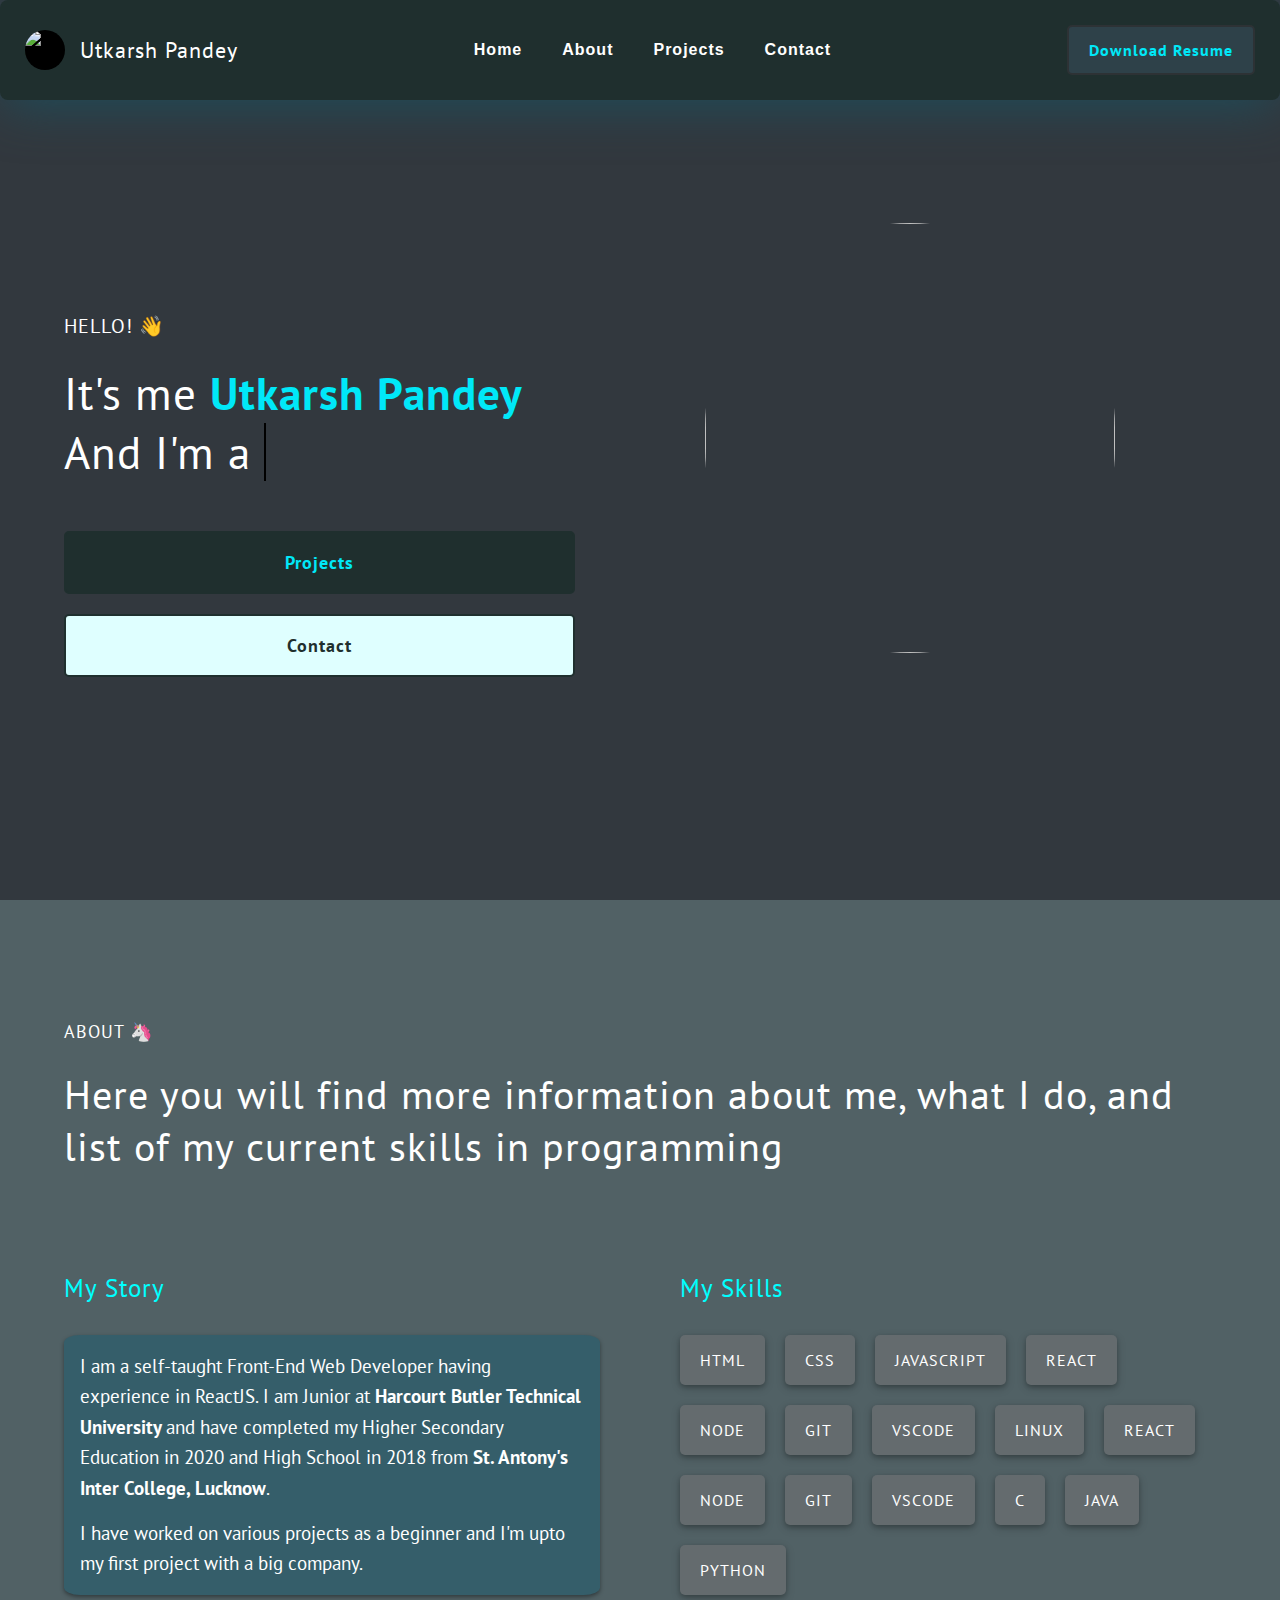
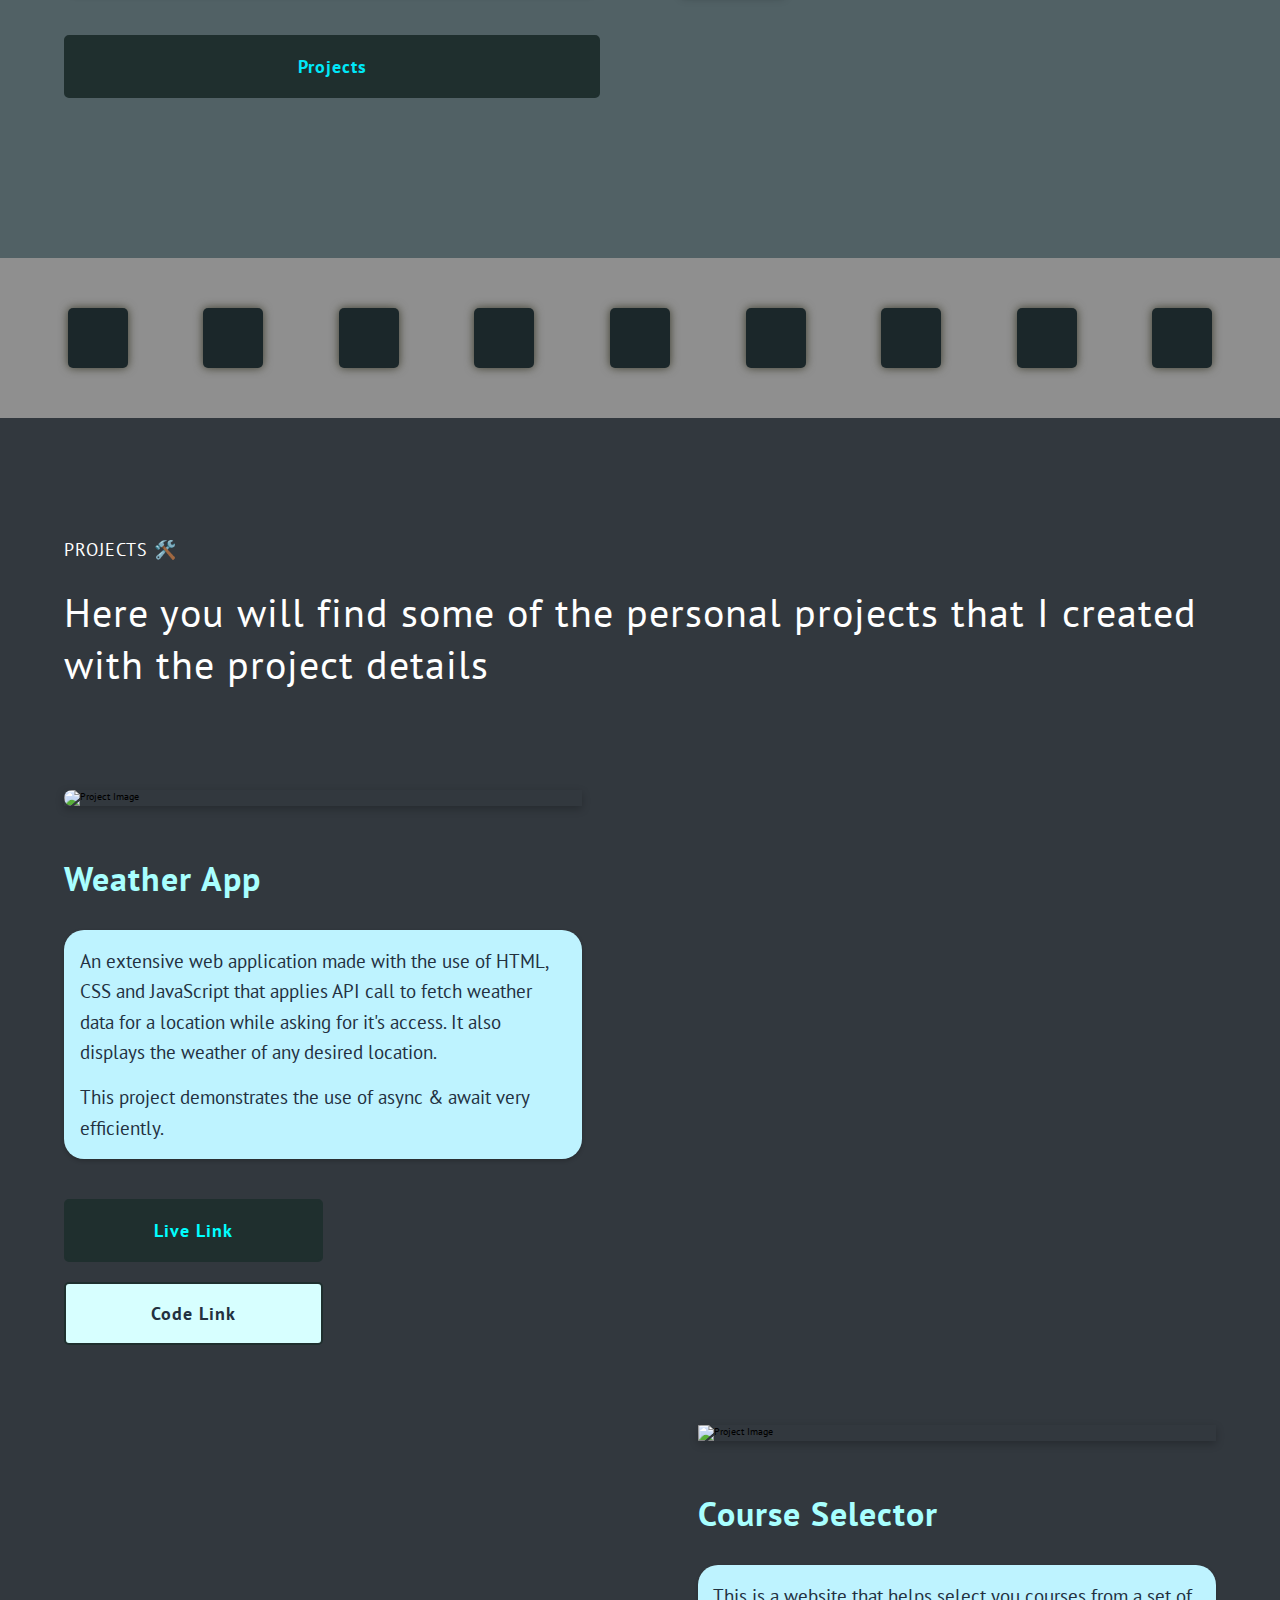
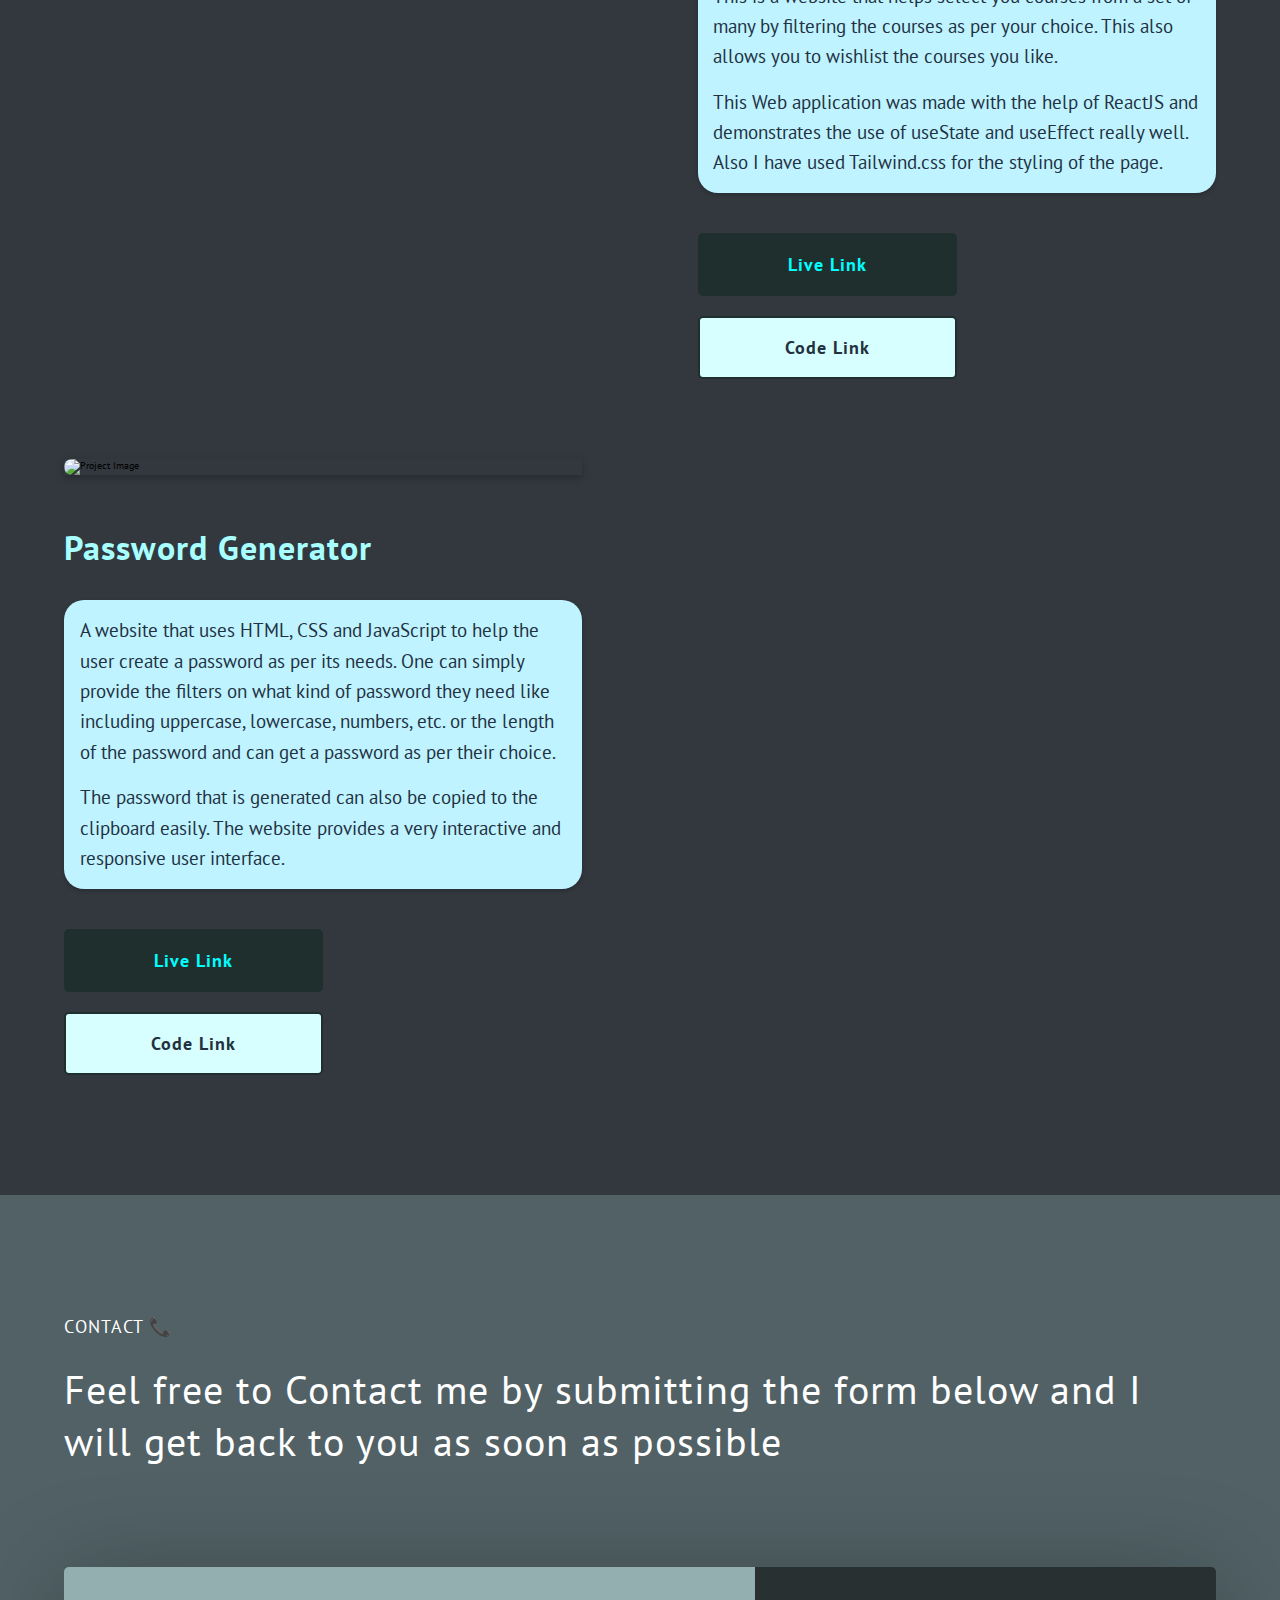
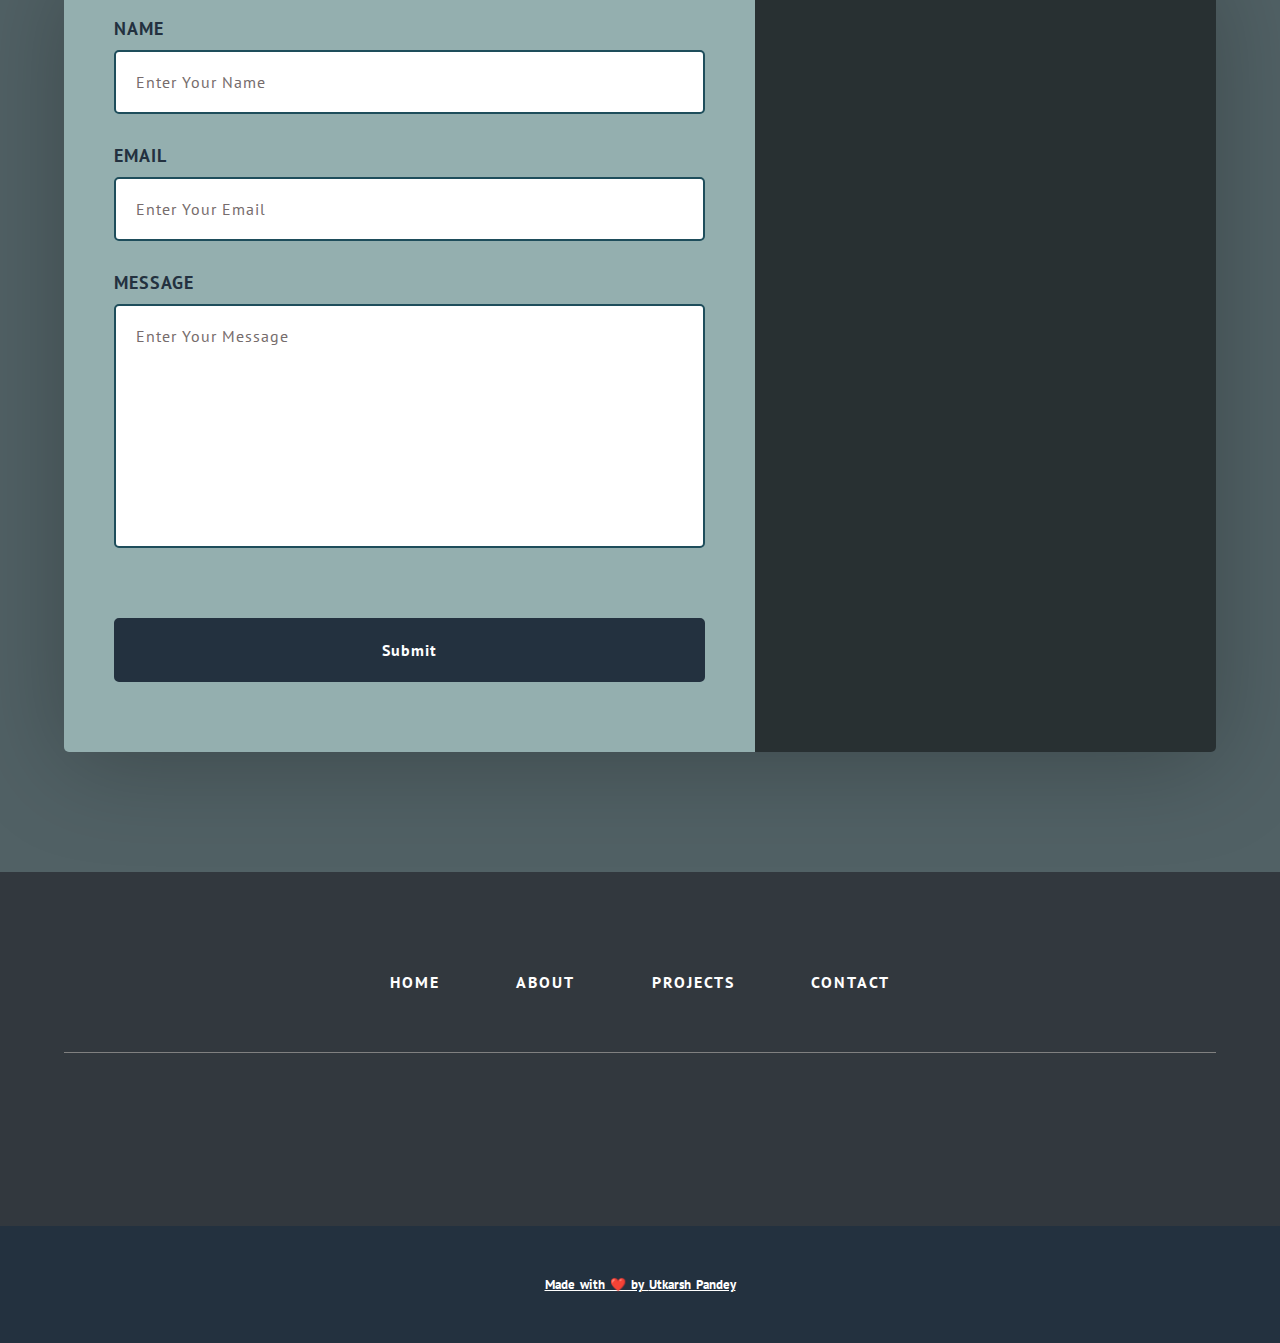
==== index.html @ 6c3313a7 "Added files including index.html" ====
<!DOCTYPE html>
<html lang="en">

<head>
  <meta charset="UTF-8" />
  <meta http-equiv="X-UA-Compatible" content="IE=edge" />
  <meta name="viewport" content="width=device-width, initial-scale=1.0" />
  <link rel="stylesheet" href="style2.css" />
  <link rel="preconnect" href="https://fonts.googleapis.com" />
  <link rel="preconnect" href="https://fonts.gstatic.com" crossorigin />
  <link href="https://fonts.googleapis.com/css2?family=PT+Sans:wght@400;700&display=swap" rel="stylesheet" />
  <link rel = "icon" href = 
  "assets/Pandey1.jpg" 
          type = "image/x-icon">
  <link rel="stylesheet" href="https://cdn.jsdelivr.net/gh/devicons/devicon@v2.14.0/devicon.min.css" />
  <title>Utkarsh Pandey - Software Developer</title>
  <meta name="description" content="Utkarsh Pandey- Software Developer" />
</head>

<body>
  <header class="main-header">
    <div class="main-header__logo-container">
      <div class="main-header__logo-img-cont">
        <img
          src="./assets/Pandey1.jpg"
          alt="logo Image" class="main-header__logo-img" />
      </div>
      <h4 class="main-header__logo-text">Utkarsh Pandey</h4>
    </div>
    <nav class="main-header__navigation">
      <ul class="main-header__navigation-links">
        <li class="main-header__navigation-link"><a href="./index.html"> Home </a></li>
        <li class="main-header__navigation-link"><a href="./index.html#about"> About </a></li>
        <li class="main-header__navigation-link">
          <a href="./index.html#projects"> Projects </a>
        </li>
        <li class="main-header__navigation-link"><a href="./index.html#contact" href=""> Contact </a></li>
      </ul>
    </nav>
    <div class="main-header__sm-scr-nav-btn">
      <div class="main-header__sm-scr-nav-btn-line"></div>
      <div class="main-header__sm-scr-nav-btn-line"></div>
    </div>
    <div class="main-header__sm-menu">
      <div class="main-header__sm-menu-close">
      </div>
      <ul class="main-header__sm-menu-links">
        <li>
          <a class="main-header__sm-menu-link main-header__sm-menu-link--1" name="home-hero">Home</a>
        </li>

        <li>
          <a class="main-header__sm-menu-link main-header__sm-menu-link--2" name="about">About</a>
        </li>
        <li>
          <a class="main-header__sm-menu-link main-header__sm-menu-link--3" name="projects">Projects</a>
        </li>
        <li>
          <a class="main-header__sm-menu-link main-header__sm-menu-link--4" name="contact">Contact</a>
        </li>
      </ul>
    </div>
    <a href="https://drive.google.com/file/d/1VJ8uNb0TcZitIbut7UB2JbIUk8fJuQ7G/view?usp=sharing"><button class="btn btn-theme btn-sm">Download Resume</button></a>
  </header>


  <section id="home-hero" class="home-hero">
    <div class="home-hero__content main_container">
      <div class="home-hero__info" style="padding-top: 9rem;">
        <h1 class="heading-primary home-hero__heading-primary">
          <span class="heading-primary__sm"> HELLO! 👋</span>
          <span class="text heading-primary__main container">
            It's me <span class="text">Utkarsh Pandey</span> <br/>
           And I'm a <span class="text sec-text">Web Developer</span>
          </span>
        </h1>
        <a href="./index.html#projects"><button class="btn btn-theme home-hero__btn-theme">Projects</button></a>
        <a href="./index.html#contact" class="span1"><button class="btn1 btn-inv1 home-hero__btn-theme1">Contact</button></a>
      </div>
      
      <div>
        <div class="circle-box">
        <img src="assets/Untitled.jpeg" style="height: 430px;width: 410px;border-radius: 300px;">
      </div>
      </div>
    </div>
  </section>
  <section id="about" class="about main-section">
    <div class="main-container">
      <h2 class="heading-secondary projects__heading-secondary">
        <span class="heading-secondary__sm"> ABOUT 🦄</span>
        <span class="heading-secondary__main">
          Here you will find more information about me, what I do, and list of my current skills in programming
      </h2>
      <div class="main-section__content">
        <div class="about__info">
          <div class="about__main-info">
            <h3 class="heading-quaternary about__heading-quaternary">
              My Story
            </h3>
            <p class="text-primary about__text-primary">
              <span>
                I am a self-taught Front-End Web Developer having experience in ReactJS.
                I am Junior at <strong>Harcourt Butler Technical University </strong>and have completed my Higher Secondary Education in 2020 and High School in 2018 
                from <strong>St. Antony's Inter College, Lucknow</strong>.
              </span>
              <span>
                I have worked on various projects as a beginner and I'm upto my first project with a big company.
              </span>
            </p>
            <button class="btn btn-theme about__btn-theme" ><a href="./index.html#projects">Projects</a></button>
          </div>
          <div class="about__skill-info">
            <h3 class="heading-quaternary about__heading-quaternary">
              My Skills
            </h3>
            <ul class="about__skills">
              <li class="about__skill">html</li>
              <li class="about__skill">css</li>
              <li class="about__skill">javascript</li>
              <li class="about__skill">react</li>
              <li class="about__skill">node</li>
              <li class="about__skill">git</li>
              <li class="about__skill">vscode</li>
              <li class="about__skill">linux</li>
              <li class="about__skill">react</li>
              <li class="about__skill">node</li>
              <li class="about__skill">git</li>
              <li class="about__skill">vscode</li>
              <li class="about__skill">C</li>
              <li class="about__skill">java</li>
              <li class="about__skill">python</li>
            </ul>
          </div>
        </div>
      </div>
    </div>
  </section>
  <section class="skills-showcase">
    <ul class="skills-showcase__list">
      <li class="skills-showcase__list-item">
        <i class="devicon-html5-plain"></i>
      </li>
      <li class="skills-showcase__list-item">
        <i class="devicon-css3-plain"></i>
      </li>
      <li class="skills-showcase__list-item">
        <i class="devicon-javascript-plain"></i>
      </li>
      <li class="skills-showcase__list-item">
        <i class="devicon-react-original"></i>
      </li>
      <li class="skills-showcase__list-item">
        <i class="devicon-java-plain"></i>
      </li>
      <li class="skills-showcase__list-item">
        <i class="devicon-nodejs-plain"></i>
      </li>
      <li class="skills-showcase__list-item">
        <i class="devicon-git-plain"></i>
      </li>

      <li class="skills-showcase__list-item">
        <i class="devicon-tailwindcss-original-wordmark"></i>
      </li>
      <li class="skills-showcase__list-item">
        <i class="devicon-python-plain"></i>
      </li>
    </ul>
  </section>
  <section id="projects" class="projects main-section">
    <div class="main-container">
      <h2 class="heading-secondary projects__heading-secondary">
        <span class="heading-secondary__sm"> PROJECTS 🛠️</span>
        <span class="heading-secondary__main">
          Here you will find some of the personal projects that I created with the project details
        </span>
      </h2>
      <div class="main-section__content">
        <div class="projects__list">
          <div class="projects__list-item">
            <div class="projects__list-item-count">
              <span class="projects__list-item-count-num"> 1 </span>
              <span class="projects__list-item-count-line"> </span>
              <span class="projects__list-item-count-end-dot"> </span>
            </div>
            <div class="projects__list-item-details">
              <div class="projects__list-item-img-cont">
                <img src="./assets/weather-app.jpg" alt="Project Image" class="projects__list-item-img" />
              </div>
              <h3 class="heading-tertiary projects__list-item-heading-tertiary">
                <strong>Weather App</strong> 
              </h3>

              <p class="text-primary projects__list-item-text-primary">
                <span>
                  An extensive web application made with the use of HTML, CSS and JavaScript that applies API call to fetch weather data for a location while asking for it's access. It also displays the weather of any desired location.  
                </span>
               
                <span>
                  This project demonstrates the use of async & await very efficiently.
                </span>
              </p>
              <a href="https://weather-app-pandey.netlify.app/"><button class="btn btn-theme projects__btn-theme">
                Live Link
              </button></a>
              <a href="https://github.com/codeup23/Weather-App"><button class="btn btn-inv projects__btn-inv">Code Link</button></a>
            </div>
          </div>

          <div class="projects__list-item projects__list-item--inv">
            <div class="projects__list-item-count">
              <span class="projects__list-item-count-num"> 3 </span>
              <span class="projects__list-item-count-line"> </span>
              <span class="projects__list-item-count-end-dot"> </span>
            </div>
            <div class="projects__list-item-details">
              <div class="projects__list-item-img-cont">
                <img src="./assets/course-selector.jpg" alt="Project Image" class="projects__list-item-img1" />
              </div>
              <h3 class="heading-tertiary projects__list-item-heading-tertiary">
                <strong>Course Selector</strong> 
              </h3>

              <p class="text-primary projects__list-item-text-primary">
                <span>
                  This is a website that helps select you courses from a set of many by filtering the courses as per your choice. This also allows you to wishlist the courses you like.
                </span>
                <span>
                  This Web application was made with the help of ReactJS and demonstrates the use of useState and useEffect really well. Also I have used Tailwind.css for the styling of the page.
                </span>
              </p>
              <a href="https://codeup23.github.io/course-selector/"><button class="btn btn-theme projects__btn-theme">
                Live Link
              </button></a>
              <a href="https://github.com/codeup23/course-selector"><button class="btn btn-inv projects__btn-inv" >Code Link</button></a>
            </div>
          </div>
          
          <div class="projects__list-item">
            <div class="projects__list-item-details">
              <div class="projects__list-item-img-cont">
                <img src="./assets/password-generator.jpg" alt="Project Image" class="projects__list-item-img" />
              </div>
              <h3 class="heading-tertiary projects__list-item-heading-tertiary">
                <strong>Password Generator</strong>
              </h3>

              <p class="text-primary projects__list-item-text-primary">
                <span>
                  A website that uses HTML, CSS and JavaScript to help the user create a password as per its needs. One can simply provide the filters on what kind of password they need like including uppercase, lowercase, numbers, etc. or the length of the password and can get a password as per their choice.
                </span>
               
                <span>
                  The password that is generated can also be copied to the clipboard easily. The website provides a very interactive and responsive user interface.
                </span>
              </p>
              <a href="https://codeup23.github.io/Password-Generator/"><button class="btn btn-theme projects__btn-theme">
                Live Link
              </button></a>
              <a href="https://github.com/codeup23/Password-Generator"><button class="btn btn-inv projects__btn-inv">Code Link</button></a>
            </div>
            <div class="projects__list-item-count">
              <span class="projects__list-item-count-num"> 4 </span>
              <span class="projects__list-item-count-line"> </span>
              <span class="projects__list-item-count-end-dot"> </span>
            </div>
          </div>
        </div>
      </div>
    </div>
  </section>
  <section id="contact" class="contact main-section">
    <div class="main-container">
      <h2 class="heading-secondary">
        <span class="heading-secondary__sm"> CONTACT 📞</span>
        <span class="heading-secondary__main">
          Feel free to Contact me by submitting the form below and I will get back to you as soon as possible
        </span>
      </h2>
      <div class="main-section__content">
        <div class="contact__form-cont">
          <form class="contact__form">
            <div class="contact__form-field">
              <label for="name" class="contact__form-field-label">Name</label>
              <input placeholder="Enter Your Name" type="text" class="contact__form-field-input" />
            </div>
            <div class="contact__form-field">
              <label for="name" class="contact__form-field-label">Email</label>
              <input placeholder="Enter Your Email" type="text" class="contact__form-field-input" />
            </div>
            <div class="contact__form-field">
              <label for="name" class="contact__form-field-label">Message</label>
              <textarea placeholder="Enter Your Message" name="message" id="" cols="30" rows="10"
                class="contact__form-field-input"></textarea>
            </div>
            <button type="submit" class="contact__form-submit">Submit</button>
          </form>
          <div class="contact__form-visual"></div>
        </div>
      </div>
    </div>
  </section>
  <footer class="main-footer">
    <div class="main-footer__upper">
      <div class="main-container">
        <ul class="main-footer__links">
          <li class="main-footer__link">
            <a href="./index.html">Home</a>
          </li>
          <li class="main-footer__link">
            <a href="./index.html#about">About</a>
          </li>
          <li class="main-footer__link">
            <a href="./index.html#projects">Projects</a>
          </li>
          <li class="main-footer__link">
            <a href="./index.html#contact">Contact</a>
          </li>
        </ul>
        <div class="main-footer__mid-line"></div>
        <div class="main-footer__socials">
          <a href="https://github.com/codeup23" class="main-footer__social-link">
            <img
              src="https://d33wubrfki0l68.cloudfront.net/5557d5a11584d7201a38ee1a95200f57a4cc0f88/15085/assets/png/github-ico.png"
              alt="" class="main-footer__social-link-icon" />
          </a>
          <a href="https://www.instagram.com/utkarsh_2302/" class="main-footer__social-link">
            <img src="./assets/icons8-instagram-48.png" alt="" class="main-footer__social-link-icon" />
          </a>
          <a href="https://twitter.com/Utkarshhhhhh_" class="main-footer__social-link">
            <img src="./assets/icons8-twitter-50.png" alt="" class="main-footer__social-link-icon" />
          </a>
          <a href="https://www.linkedin.com/in/utkarsh-pandey0223/" class="main-footer__social-link">
            <img
              src="https://d33wubrfki0l68.cloudfront.net/7f29579dde49e02480372aa49f7189c5536b0118/34b92/assets/png/linkedin-ico.png"
              alt="" class="main-footer__social-link-icon" />
          </a>
        </div>
      </div>
    </div>
    <div class="main-footer__bottom">
      <div class="main-container">
        <p class="main-footer__bottom-txt">
          <a target="_blank" href="">Made with ❤️ by
          <a target="_blank" href="">Utkarsh Pandey</a>
        </p>
      </div>
    </div>
  </footer>
  <script src="./script.js"></script>
</body>

</html>
---- style2.css ----
* {
    margin: 0;
    padding: 0;
    box-sizing: border-box;
    font-family: inherit;
  }
  
  :root {
    --themeColor: 0, 0, 0;
  }
  
  html {
    font-size: 62.5%;
    scroll-behavior: smooth;
    background-color: #32383e;
  
  }
  
  @media (max-width: 1200px) {
    html {
      font-size: 60%;
    }
  }
  
  @media (max-width: 900px) {
    html {
      font-size: 58%;
    }
  }
  
  @media (max-width: 600px) {
    html {
      font-size: 56%;
    }
  }
  
  body {
    font-family: "PT Sans", sans-serif;
  }
  
  ul {
    list-style: none;
  }
  
  a {
    text-decoration: none;
    color: inherit;
    color: var(--themeColor);
  }
  
  /* Utils */
  
  .btn {
    font-family: inherit;
    letter-spacing: 1px;
    font-weight: 700;
    border: none;
    box-shadow: none;
    cursor: pointer;
    padding: 1.8rem 4rem;
    font-size: 1.8rem;
    border-radius: 5px;
    border: 2px solid #1F2F2E;;
  }
  .btn1 {
    font-family: inherit;
    letter-spacing: 1px;
    font-weight: 700;
    border: none;
    box-shadow: none;
    cursor: pointer;
    padding: 1.8rem 4rem;
    font-size: 1.8rem;
    border-radius: 5px;
    border: 2px solid rgba(var(--themeColor), 1);
  }
  
  @media (max-width: 37.5em) {
    .btn {
      padding: 2rem 4rem;
    }
  }
  
  .btn-theme {
    background: rgba(var(--themeColor), 1);
    color: #00E8F8;
    box-shadow: 0 5px 15px 0 rgb(0,0,0,0.3s);
  }
  
  .btn-inv {
    color: rgba(var(--themeColor), 1);
    background: #fff;
  }
  .btn-inv1 {
    color: rgba(var(--themeColor), 1);
    background: #fff;
  }
  
  .btn-sm {
    padding: 1.3rem 2rem;
    font-size: 1.6rem;
    border: 2px solid rgb(45 50 53);
    background-color: rgb(46 65 73);
    transition: color 0.3s linear;
  }
  .btn-sm:hover{
    transition-property: all;
    transform-origin: 10%;
    border: 2px solid #00E8F8;
    z-index: -1;
    color: rgb(45 50 53);
    animation-fill-mode: both;
    background-color: #00E8F8;
    box-shadow: 0 0 5px #00E8F8;
  }
  
  .main-container {
    max-width: 120rem;
    margin: auto;
    width: 90%;
  }
  
  .main-section {
    padding: 12rem 0;
  }
  
  .main-section__content {
    margin-top: 10rem;
  }
  
  @media (max-width: 37.5em) {
    .main-section {
      padding: 10rem 0;
    }
  
    .main-section__content {
      margin-top: 9rem;
    }
  }
  
  .heading-primary {
    font-size: 4.5rem;
    letter-spacing: 1px;
    line-height: 1.3;
    color: #fff;
    font-weight: 400;
  }
  
  @media (max-width: 37.5em) {
    .heading-primary {
      font-size: 4rem;
    }
  }
  
  .heading-primary__sm {
    font-size: 2rem;
    display: block;
    margin-bottom: 2.5rem;
  }
  
  .heading-secondary {
    font-size: 4rem;
    letter-spacing: 1px;
    line-height: 1.3;
    color: #fff;
    font-weight: 400;
  }
  
  .heading-secondary__sm {
    font-size: 1.8rem;
    display: block;
    margin-bottom: 2.5rem;
  }
  
  .heading-tertiary {
    font-size: 3.4rem;
    letter-spacing: 1px;
    line-height: 1.3;
    color: #a8ffff;
    font-weight: 400;
  }
  
  .heading-quaternary {
    font-size: 2.5rem;
    letter-spacing: 1px;
    line-height: 1.3;
    color: #00ffff;
    font-weight: 400;
  }
  
  @media (max-width: 37.5em) {
    .heading-secondary {
      font-size: 3.7rem;
    }
  
    .heading-tertiary {
      font-size: 3rem;
    }
  }
  
  .text-primary {
    font-size: 1.9rem;
    color: #23313f;
    line-height: 1.6;
  }
  
  .text-primary span {
    margin-bottom: 1.5rem;
    display: block;
  }
  
  .text-primary span:last-child {
    margin-bottom: 0;
  }
  
  /* Animation ( Keyframes ) */
  
  @keyframes downToUp {
    0% {
      opacity: 0;
      transform: translateY(50px);
    }
  
    100% {
      opacity: 1;
      transform: translateY(0);
    }
  }
  
  /* Main Header Stylings */
  
  .main-header {
    display: flex;
    justify-content: space-between;
    align-items: center;
    padding: 2.5rem;
    position: absolute;
    top: 0;
    left: 0;
    width: 100%;
    box-shadow: 0 10px 50px -5px #1e4d5b;
    z-index: 1000;
    background: #1F2F2E;
    border-radius: 8px;
  }
  
  .main-header__logo-container {
    display: flex;
    align-items: center;
    cursor: pointer;
  }
  
  .main-header__logo-img-cont {
    margin-right: 1.5rem;
    width: 4rem;
    height: 4rem;
    overflow: hidden;
    border-radius: 10rem;
    background: rgba(var(--themeColor), 1);
  }
  
  .main-header__sm-scr-nav-btn {
    padding: 1rem 1rem;
    display: none;
    cursor: pointer;
  }
  
  @media (max-width: 37.5em) {
    .main-header__sm-scr-nav-btn {
      display: block;
    }
  }
  
  .main-header__sm-scr-nav-btn-line {
    height: 1px;
    background: #000;
    width: 3rem;
    border-radius: 50px;
  }
  
  .main-header__sm-menu {
    background: #fff;
    position: fixed;
    top: 0;
    left: 0;
    width: 100%;
    height: 100%;
    min-height: 40rem;
    transform: translateX(-100%);
    transition: transform 0.5s;
    display: flex;
    align-items: center;
    justify-content: center;
  }
  
  .main-header__sm-menu-close {
    position: absolute;
    top: 3.3rem;
    right: 2.5rem;
    width: 3rem;
    height: 3rem;
  }
  
  .main-header__sm-menu-close:before,
  .main-header__sm-menu-close:after {
    position: absolute;
    content: " ";
    height: 3rem;
    width: 1px;
    left: 50%;
    transform: translateX(-50%);
    background-color: #000;
  }
  
  .main-header__sm-menu-close:before {
    transform: rotate(45deg);
  }
  
  .main-header__sm-menu-close:after {
    transform: rotate(-45deg);
  }
  
  .main-header__sm-menu--active {
    transform: translateX(0);
  }
  
  .main-header__sm-menu-links {
    width: 90%;
  }
  
  .main-header__sm-menu-link {
    opacity: 0;
    transform: translateY(50px);
    transition: opacity 0.3s, transform 0.3s;
    font-size: 2.5rem;
    text-align: center;
    display: block;
    padding: 3rem;
    color: #555;
  }
  
  /* @keyframes smMenuLinkStartAnimation {
      0% {
        transform: translateY(50px);
        opacity: 0;
      }
      100% {
        transform: translateY(0);
        opacity: 1;
      }
    }
    
    @keyframes smMenuLinkEndAnimation {
      0% {
        transform: translateY(0);
        opacity: 1;
      }
      100% {
        transform: translateY(50px);
        opacity: 0;
      }
    } */
  
  .main-header__sm-scr-nav-btn-line:first-child {
    margin-bottom: 8px;
  }
  
  @media (max-width: 37.5em) {
    .main-header {
      padding: 2.3rem 1.5rem;
    }
  
    .main-header__logo-img-cont {
      margin-right: 1rem;
    }
  }
  
  .main-header__logo-img {
    width: 100%;
    height: 100%;
    object-fit: cover;
  }
  
  .main-header__logo-text {
    font-size: 2.2rem;
    letter-spacing: 1px;
    color: #fff;
    font-weight: 400;
  }
  
  .main-header__navigation-links {
    display: flex;
    align-items: center;
  }
  
  .main-header__navigation-link {
    padding: 1.3rem 2rem;
    font-size: 1.6rem;
    letter-spacing: 1px;
    color: #fff;
    font-family: 'Poppins', sans-serif;
    font-weight: 750;
    font-style: bold;
    transition: color 0.2s ease-in-out;
  }
  .main-header__navigation-link:hover{
  /*   padding: 1.3rem 2rem;
    font-size: 1.6rem;
    letter-spacing: 1px; */
    transition-property: all;
    color: #00E8F8;
    text-shadow: 0 0 10px #00E8F8;
  /*   font-weight: 400; */
  }
  
  @media (max-width: 56.25em) {
    .main-header__navigation-link {
      padding: 1.3rem 1.5rem;
    }
  }
  
  @media (max-width: 37.5em) {
    .main-header__navigation-links {
      display: none;
    }
  }
  
  /* Hero Section Stylings */
  
  .home-hero {
    display: flex;
    flex-direction: column;
    height: 100vh;
    min-height: 80rem;
    max-height: 120rem;
  }
  
  .home-hero__content {
    max-width: 120rem;
    margin: auto;
    width: 90%;
  
    animation: downToUp 0.8s;
  }
  
  @media (max-width: 37.5em) {
    .home-hero {
      height: unset;
      min-height: unset;
      max-height: unset;
    }
  
    .home-hero__content {
      margin: 0 auto;
      padding: 15rem 0 10rem 0;
    }
  }
  
  .home-hero__heading-primary {
    margin-bottom: 5rem;
  }
  
  .home-hero__btn-theme {
    width: 100%;
    margin-right: 2rem;
    margin-bottom: 2rem;
    background-color: #1F2F2E;
    transition: color 0.3s linear;
  }
  .home-hero__btn-theme:hover {
    transition-property: all;
    transform-origin: 10%;
    margin-right: 2rem;
    background-color: rgb(60, 4, 60);
    z-index: -1;
    width: 100%;
    border: 2px solid #00E8F8;
    background-color: #00E8F8;
    animation-fill-mode: both;
    color: #1F2F2E;
    box-shadow: 0px 0px 10px  #00E8F8, 0px 0px 5px  #00E8F8;
  }
  .home-hero__btn-theme1 {
    font-family: inherit;
    letter-spacing: 1px;
    font-weight: 700;
    border: none;
    width: 100%;
    box-shadow: none;
    cursor: pointer;
    padding: 1.8rem 4rem;
    font-size: 1.8rem;
    border-radius: 5px;
    border: 2px solid #1F2F2E;
    color: #1F2F2E;
    background: #fff;
    margin-right: 2rem;
    animation: forwards;
    background-color: #dfffff;
    transition: color 0.3s linear;
  }
  .home-hero__btn-theme1:hover
  {
    transition-property: all;
    transform-origin: 10%;
    width: 100%;
    border: 2px solid #00E8F8;
    z-index: -1;
    color: #1F2F2E;
    animation-fill-mode: both;
    background-color: #00E8F8;
    box-shadow: 0px 0px 10px  #00E8F8, 0px 0px 5px  #00E8F8;
  }
  .main_container {
    display: grid;
    grid-template-columns: 1fr 1fr;
    grid-gap: 13rem;
  }
  
  @media (max-width: 37.5em) {
    .main_container {
      grid-template-columns: 1fr;
      grid-gap: 6rem;
    }
  }
  
  .container {
    width: 246px;
    overflow: hidden;
  }
  .container .text {
    position: relative;
    color: #00E8F8;
    font-weight: 600;
  }
  
  .container .text.first-text {
    color: #fff;
  }
  .text.sec-text:before {
    content: "";
    position: absolute;
    top: 0;
    left: 0;
    height: 100%;
    width: 100%;
    background-color: #32383e;
    border-left: 2px solid #000;
    animation: animate 4s steps(12) infinite;
  }
  @keyframes animate {
    40%,
    60% {
      left: calc(100% + 4px);
    }
    100% {
      left: 0%;
    }
  }
  @media (max-width: 37.5em) {
    .home-hero__heading-primary {
      margin-bottom: 4.5rem;
    }
  
    .home-hero__btn-theme,
    .home-hero__btn-inv {
      width: 100%;
    }
  
    .home-hero__btn-theme {
      margin: 0 0 2rem 0;
    }
  }
  /* .circle-box
  {
    position: absolute;
    height: 380px;
    width: 380px;
    background-color:rgb(0, 195, 255);
    border-radius: 50%;
    z-index: -1;
    right: 300px;
    top: 225px;
  } */
  /* About */
  .about {
    background: rgb(81 97 101);
  }
  
  .about__info {
    display: grid;
    grid-template-columns: 1fr 1fr;
    grid-gap: 8rem;
    grid-column: auto;
    grid-row: inherit;
  }
  .image-container {
    width: 380px;
    display: flex;
    justify-content: center;
    aspect-ratio: 1;
    background-color: #000;
    border-radius: 50%;
  }
  @media (max-width: 37.5em) {
    .about__info {
      grid-template-columns: 1fr;
      grid-gap: 6rem;
    }
  
    .about__btn-theme {
      width: 100%;
      color: #1f2f2e;
      background-color: rgb(149 199 210);
      transition: color 0.3s linear;
    }
    .about__btn-theme:hover
  {
    transition-property: all;
    transform-origin: 10%;
    width: 100%;
    border: 2px solid #00e8f8;
    z-index: -1;
    color: #1f2f2e;
    animation-fill-mode: both;
    background-color: #00e8f8;
  }
  }
  .about__btn-theme {
    width: 100%;
    color: #00e8f8;
    background-color: #1f2f2e;
    transition: color 0.3s linear;
  }
  .about__btn-theme:hover
  {
  transition-property: all;
  transform-origin: 10%;
  width: 100%;
  border: 2px solid #00e8f8;
  z-index: -1;
  color: #1f2f2e;
  animation-fill-mode: both;
  background-color: #00e8f8;
    box-shadow: 0 0 10px #00e8f8;
  }
  .about__heading-quaternary {
    margin-bottom: 3rem;
  }
  
  .about__main-info {
    margin-bottom: 4rem;
  }
  
  .about__text-primary {
    margin-left: 0;
    margin-bottom: 4rem;
    display: flex;
    flex-wrap: wrap;
    background-color: rgb(53 94 106);
    border-radius: 3%;
    box-shadow: 0 2px 4px rgba(0,0,0,0.4);
    color: #fff;
    padding: 3%;
    transition: color 0.3s linear;
  }
.about__text-primary:hover {
  transition-property: all;
    box-shadow:0 0 10px #1f2f2e;
  }
  
  .about__info-heading {
    margin-bottom: 3rem;
    color: #555;
  }
  
  .about__skills {
    display: flex;
    flex-wrap: wrap;
  }
  
  .about__skill {
    font-size: 1.6rem;
    text-transform: uppercase;
    letter-spacing: 1px;
    padding: 1.5rem 2rem;
    margin-right: 2rem;
    margin-bottom: 2rem;
    box-shadow: 0 2px 4px 0 rgba(0, 0, 0, 0.2), 0 3px 10px 0 rgba(0, 0, 0, 0.19);
    background: #646b6e;
    color: #fff;
    border-radius: 5px;
    font-weight: 500;
  }
  
  /* Skills Showcase */
  
  .skills-showcase {
    background: #8f8f8f;
    padding: 5rem 3rem;
    
  }
  
  .skills-showcase__list {
    display: flex;
    justify-content: space-around;
  }
  
  .skills-showcase__list-item {
    padding: 3rem;
    border-radius: 5px;
    background: #e4d8d5;
    mix-blend-mode:none;
    filter:invert(100%);
    box-shadow:#c4c4d4 0 0 10px;
    transition: color 0.3s ease-in-out;
  }
.skills-showcase__list-item:hover {
    transition-property:all;
    background: #d8d8d8;
    box-shadow: #ff0000 0px 0px 10px 0px;
  }
  
  .skills-showcase__list-item i {
    color: #2b2121;
    font-size: 5rem;
  transition: color 0.3s ease-in-out;
  }
.skills-showcase__list-item i:hover {
      transition-property:all;
   color: #ff0000;
  }
  
  @media (max-width: 75em) {
    .skills-showcase__list-item {
      padding: 1.5rem;
      border-radius: 5px;
      background: #92999c;
    }
  
    .skills-showcase__list-item i {
      font-size: 5rem;
    }
  }
  
  @media (max-width: 56.25em) {
    .skills-showcase {
      padding: 5rem;
    }
  
    .skills-showcase__list {
      display: grid;
      grid-template-columns: repeat(4, 1fr);
      grid-gap: 5rem;
    }
  
    .skills-showcase__list-item {
      text-align: center;
    }
  }
  
  @media (max-width: 37.5em) {
    .skills-showcase {
      padding: 4rem;
    }
  
    .skills-showcase__list {
      grid-template-columns: repeat(3, 1fr);
      grid-gap: 4rem;
    }
  }
  
  @media (max-width: 21.875em) {
    .skills-showcase__list-item i {
      font-size: 4rem;
    }
  }
  
  /* projects */
  
  .projects__list-item {
    display: grid;
    grid-template-columns: 45%;
    grid-gap: 4rem;
    margin-bottom: 8rem;
  }
  
  .projects__list-item--inv {
    justify-content: flex-end;
  }
  .glass {
    background: linear-gradient(
      135deg,
      rgba(255, 255, 255, 0.1),
      rgba(255, 255, 255, 0)
    );
    backdrop-filter: blur(10px);
    -webkit-backdrop-filter: blur(10px);
    border-radius: 20px;
    border: 1px solid rgba(255, 255, 255, 0.18);
    box-shadow: 0 8px 32px 0 rgba(0, 0, 0, 0.37);
  }
  @media (max-width: 75em) {
    .projects__list-item {
      grid-template-columns: 60%;
    }
  }
  
  @media (max-width: 56.25em) {
    .projects__list-item {
      grid-template-columns: 100%;
    }
  }
  
  .projects__list-item:last-child {
    margin-bottom: 0;
  }
  
  .projects__list-item-count {
    display: flex;
    flex-direction: column;
    align-items: center;
    max-height: 30rem;
    display: none;
  }
  
  .projects__list-item-count-num {
    font-size: 2rem;
    font-weight: 700;
    width: 5rem;
    height: 5rem;
    color: #fff;
    background: #000;
    display: block;
    display: flex;
    align-items: center;
    justify-content: center;
    border-radius: 50px;
  }
  
  .projects__list-item-count-line {
    flex-grow: 1;
    width: 2px;
    background: #000;
    border-radius: 50px;
  }
  
  .projects__list-item-count-end-dot {
    width: 1rem;
    height: 1rem;
    border-radius: 50px;
    background: #000;
  }
  
  .projects__list-item--inv .projects__list-item-img-cont {
    margin: 0 0 0 auto;
  }
  
  .projects__list-item-img-cont {
    box-shadow: rgba(0, 0, 0, 0.35) 0px 5px 15px;
    box-shadow: rgba(0, 0, 0, 0.24) 0px 3px 8px;
  }
  
  .projects__list-item-img {
    width: 100%;
    height: 10%;
    display: block;
    border-radius: 10px;
  }
  .projects__list-item-img1 {
    width: 100%;
    height: 100%;
    display: block;
    border-radius: 2.25%;
  }
  
  .projects__list-item-heading-tertiary {
    margin: 5rem 0 3rem 0;
  }
  
  @media (max-width: 37.5em) {
    .projects__list-item-heading-tertiary {
      margin: 5rem 0 2.5rem 0;
    }
  }
  
  .projects__title-text-divider {
    height: 5px;
    width: 3rem;
    background: rgba(var(--themeColor), 1);
    margin-bottom: 3rem;
    border-radius: 100px;
  }
  
  .projects__list-item-text-primary {
    padding: 3%;
    margin-bottom: 4rem;
    background-color: rgb(190 243 255);
    border-radius: 20px;
    box-shadow: 0 2px 4px rgba(0,0,0,0.2);
    transition: color 0.3s ease-in-out;
  }

.projects__list-item-text-primary:hover {
    transition-property:all;
    box-shadow: 20px 20px 20px #262525;
  }
  
  @media (max-width: 38.5em) {
    .projects__list-item-text-primary {
      margin-bottom: 3.8rem;
    }
  }
  
  .projects__list-item-text-primary span {
    margin-bottom: 1.5rem;
    display: block;
  }
  
  .projects__list-item-text-primary span:last-child {
    margin-bottom: 0;
  }
  
  .projects__btn-theme {
    margin-right: 2rem;
  }
  
  @media (max-width: 37.5em) {
    .projects__btn-theme {
      margin: 0 0 2rem 0;
    }
  
    .projects__btn-theme,
    .projects__btn-inv {
      width: auto;
    }
  }
  .projects__btn-theme {
    width: 50%;
    color: #00ffff;
    background-color: #1F2F2E;
    transition: color 0.3s linear;
    margin-right: 2rem;
    margin-bottom: 2rem;
  }
  .projects__btn-theme:hover
  {
  transition-property: all;
  transform-origin: 10%;
  width: 50%;
  border: 2px solid #00ffff;
  z-index: -1;
  color: #23313f;
  animation-fill-mode: both;
  background-color: #00ffff;
  box-shadow: 0 0 10px #00ffff;
  }
  .projects__btn-inv {
    width: 50%;
    color: #23313f;
    background-color: #d7ffff;
    transition: color 0.25s linear;
  }
  .projects__btn-inv:hover
  {
  transition-property: all;
  transform-origin: 10%;
  width: 50%;
  border: 2px solid #00ffff;
  z-index: -1;
  color: #23313f;
  animation-fill-mode: both;
  background-color: #00ffff;
  box-shadow: 0 0 10px #00ffff;

  }
  
  /* Contact */
  
  .contact {
    background: rgb(81 97 101);
  }
  
  .contact__form-cont {
  
    border-radius: 5px;
    overflow: hidden;
    display: grid;
    grid-template-columns: 1.5fr 1fr;
    box-shadow: 0 10px 100px rgba(0, 0, 0, 0.25);
  }
  
  .contact__form {
    background: #94afaf;
    padding: 5rem;
  }
  
  @media (max-width: 56.25em) {
    .contact__form-cont {
      grid-template-columns: 2fr 1fr;
    }
  }
  
  @media (max-width: 37.5em) {
    .contact__form-cont {
      grid-template-columns: 1fr;
    }
  
    .contact__form {
      padding: 3rem;
    }
  }
  
  .contact__form-field {
    margin-bottom: 3rem;
  }
  
  .contact__form-field-label {
    font-weight: 200;
    font-style: initial;
    font-size: 1.8rem;
    text-transform: uppercase;
    color: #23313f;
    letter-spacing: 1px;
    display: block;
    font-weight: bold;
    margin-bottom: 1rem;
  }
  
  .contact__form-field-input {
    display: block;
    padding: 2rem;
    width: 100%;
    border: 2px solid #1e4d5b;
    font-size: 1.6rem;
    resize: none;
    border-radius: 5px;
    font-weight: 400;
    letter-spacing: 1px;
    transition: color 0.3s linear;
    background-color:#ffffff;
  }
  .contact__form-field-input:hover {
    transition-property: all;
    transform-origin: 10%;
/*     display: block;
    padding: 2rem;
    width: 100%; */
    border: 2px solid #00ffff;
/*     font-size: 1.6rem;
    resize: none;
    border-radius: 5px;
    font-weight: 400;
    letter-spacing: 1px; */
  }
  
  /* Code for Modern Browsers */
  /* Code for WebKit, Blink, Edge */
  /* Code for Internet Explorer 10-11 */
  /* Code for Microsoft Edge */
  /* Code for Mozilla Firefox 4 to 18 */
  /* Code for Mozilla Firefox 19+ */
  
  .contact__form-field-input::placeholder {
    color: #000;
    font-weight: 400;
    font-size: 1.6rem;
  }
  
  .contact__form-field-input::-webkit-input-placeholder {
    color: #766c6c;
    font-weight: 400;
    font-size: 1.6rem;
  }
  
  .contact__form-field-input:-ms-input-placeholder {
    color: rgb(175, 175, 175);
    font-weight: 400;
    font-size: 1.6rem;
  }
  
  .contact__form-field-input::-ms-input-placeholder {
    color: rgb(175, 175, 175);
    font-weight: 400;
    font-size: 1.6rem;
  }
  
  .contact__form-field-input:-moz-placeholder {
    opacity: 1;
    color: rgb(175, 175, 175);
    font-weight: 400;
    font-size: 1.6rem;
  }
  
  .contact__form-field-input::-moz-placeholder {
    opacity: 1;
    color: rgb(175, 175, 175);
    font-weight: 400;
    font-size: 1.6rem;
  }
  
  .contact__form-field-input:focus {
    outline: none;
  }
  
  .contact__form-submit {
    padding: 2rem;
    width: 100%;
    font-size: 1.6rem;
    border: 2px solid #23313f;
    letter-spacing: 1px;
    font-family: inherit;
    font-weight: 700;
    background: #23313f;
    color: #fff;
    margin-right: 2rem;
    margin-bottom: 2rem;
    margin-top: 4rem;
    /* display: block; */
    border-radius: 5px;
    cursor: pointer;
    transition: color 0.2s linear;
  }
  .contact__form-submit:hover{
    transition-property: all;
    /* transform-origin: 10%; */
    width: 100%;
    background-color: #205081;
    border: 2px solid #205081;
    color: #a8ffff;
    z-index: -1;
    animation-duration: 10ms;
    box-shadow: 0 0 10px #205081;
  }
  .contact__form-visual {
    background-image: url("assets/network.jpg");
    background-position: bottom;
    background-size: cover;
    background-repeat: no-repeat;
    position: relative;
    z-index: 1;
  }
  
  @media (max-width: 37.5em) {
    .contact__form-visual {
      display: none;
    }
  }
  
  .contact__form-visual::after {
    content: "";
    position: absolute;
    z-index: 20;
    background: rgba(var(--themeColor), 0.5);
    width: 100%;
    height: 100%;
    top: 0;
    left: 0;
  }
  
  /* Main Footer */
  
  .main-footer__upper {
    background: #32383e;
    padding: 10rem 0;
  }
  
  .main-footer__links {
    display: flex;
    max-width: 50rem;
    align-items: center;
    justify-content: space-between;
    margin: auto;
    
  }
  
  .main-footer__link a {
    color: #fff;
    font-size: 1.6rem;
    text-transform: uppercase;
    letter-spacing: 2px;
    text-decoration: none;
    position: relative;
    font-weight: bold;
  }
  .main-footer__link a ::after 
  {
    content: "" !important;
    position: absolute !important;
    height: 2px !important;
    bottom: -10px !important;
    width: 0 !important;
    left: 0 !important;
    background-color: #00ffff !important;
    transition: transform 0.25s  ease !important;
    transform: scaleX(0) !important;
  }
  .main-footer__link a:hover ::after  {
    transform: scaleX(1) !important;
    width: 100% !important;
  }
  
  @media (max-width: 37.5em) {
    .main-footer__upper {
      padding: 7rem 0;
    }
  
    .main-footer__links {
      display: block;
    }
  
    .main-footer__link a {
      margin-bottom: 0.5rem;
      padding: 3rem 1.5rem;
      display: block;
      color: #00ffff;
    }
  }
  
  .main-footer__mid-line {
    background: grey;
    height: 1px;
    margin-top: 6rem;
  }
  
  .main-footer__socials {
    display: flex;
    align-content: center;
    justify-content: space-between;
    max-width: 25rem;
    margin: auto;
    margin-top: 6rem;
  }
  
  .main-footer__social-link-icon {
    width: 2.5rem;
    color: #00ffff;
  }
 .main-footer__social-link-icon:hover{
    background-color: #00ffff;
 }
  
  .main-footer__bottom {
    padding: 5rem 2rem;
    background: #23313f;
  }
  
  .main-footer__bottom-txt {
    color: #eee;
    font-size: 1.3rem;
    word-spacing: 2px;
    text-align: center;
  }
  
  .main-footer__bottom-txt a {
    text-decoration: underline;
    color: #fff;
    font-weight: 700;
  }
  
  .themeClrSelector {
    position: fixed;
    top: 50%;
    right: 0;
    transform: translateY(-50%);
    display: flex;
    align-items: center;
    justify-content: center;
    background: #fff;
    z-index: 10;
    box-shadow: 0 10px 100px rgba(0, 0, 0, 0.1);
    cursor: pointer;
    overflow: hidden;
  }
  
  @media only screen and (max-width: 37.5em) {
    .themeClrSelector {
      top: 100%;
      transform: translateY(-100%);
    }
  }
  
  .themeClrSelector__input {
    background: transparent;
    border: none;
    cursor: pointer;
    width: 5rem;
    height: 5rem;
    opacity: 0;
    position: relative;
    z-index: 10;
  }
  
  .themeClrSelector__img {
    position: absolute;
    width: 100%;
    height: 100%;
    object-fit: cover;
    top: 0;
    left: 0;
    z-index: 1;
  }
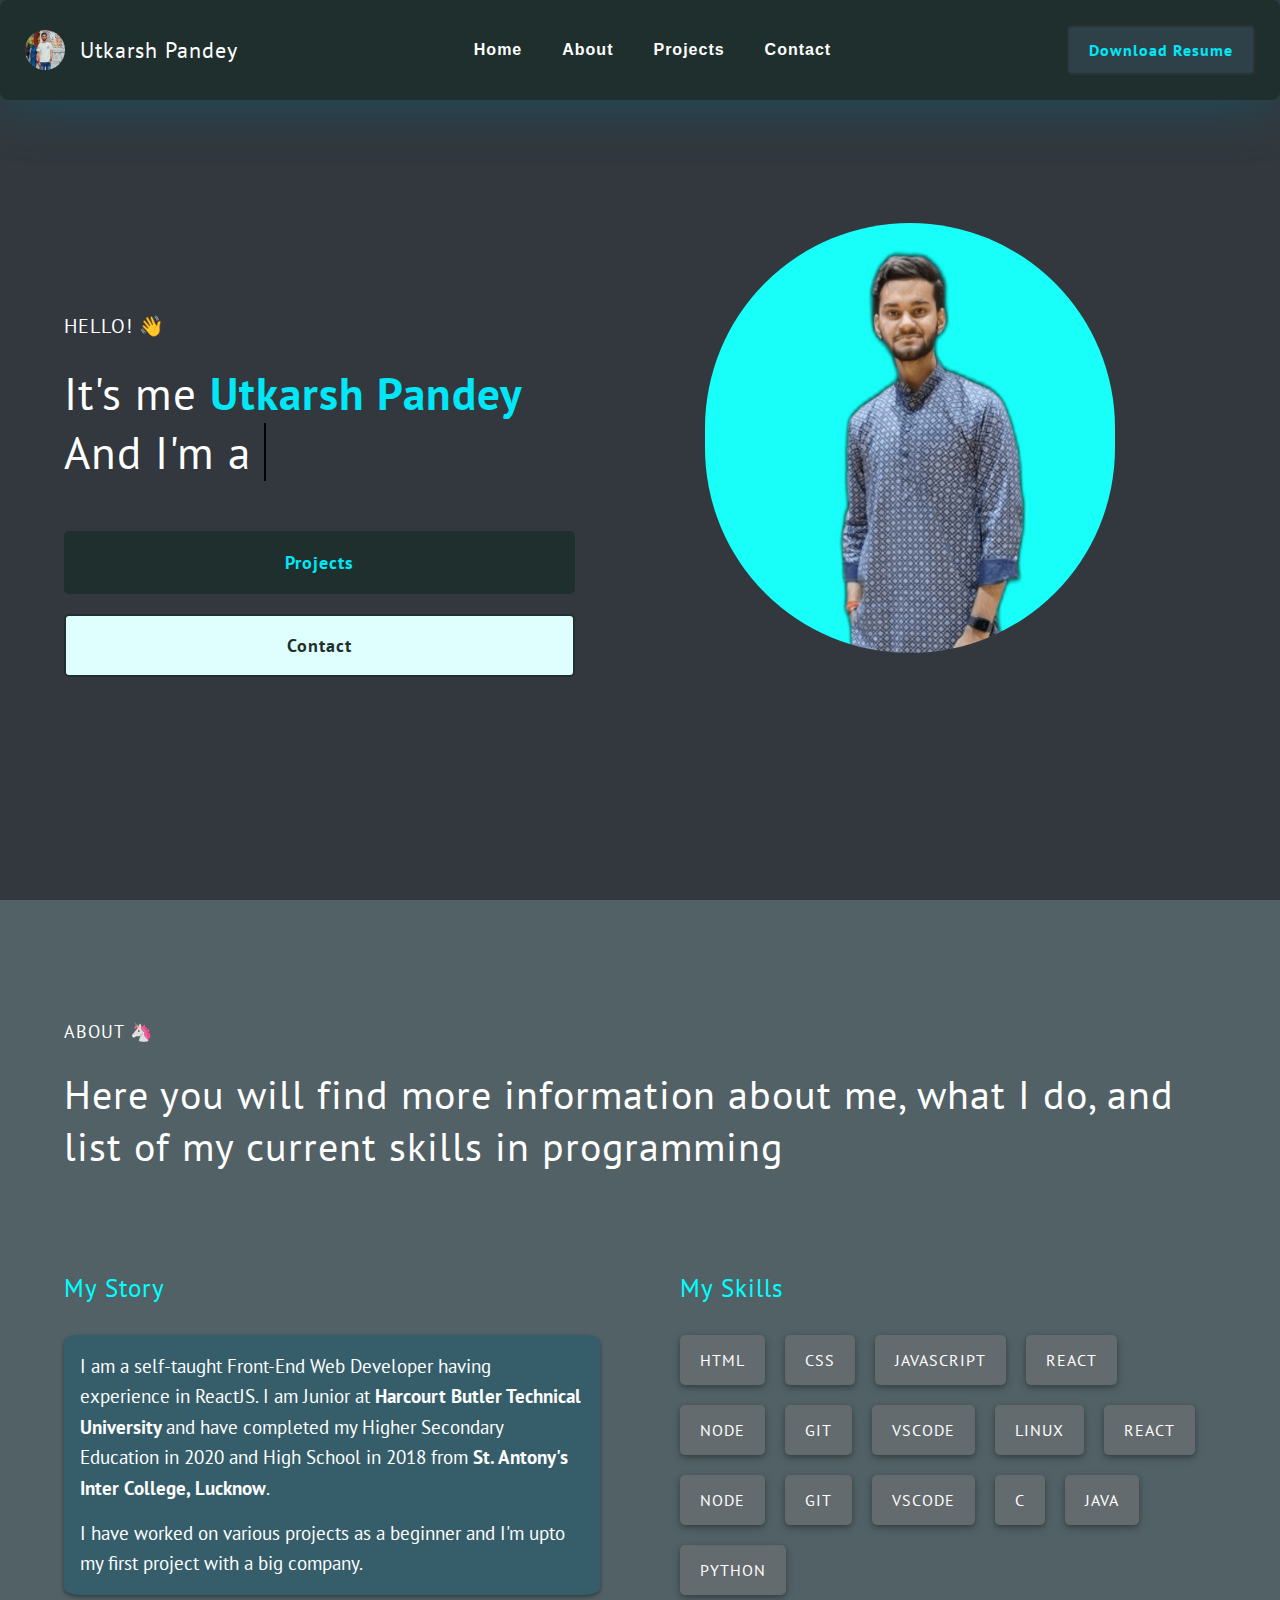
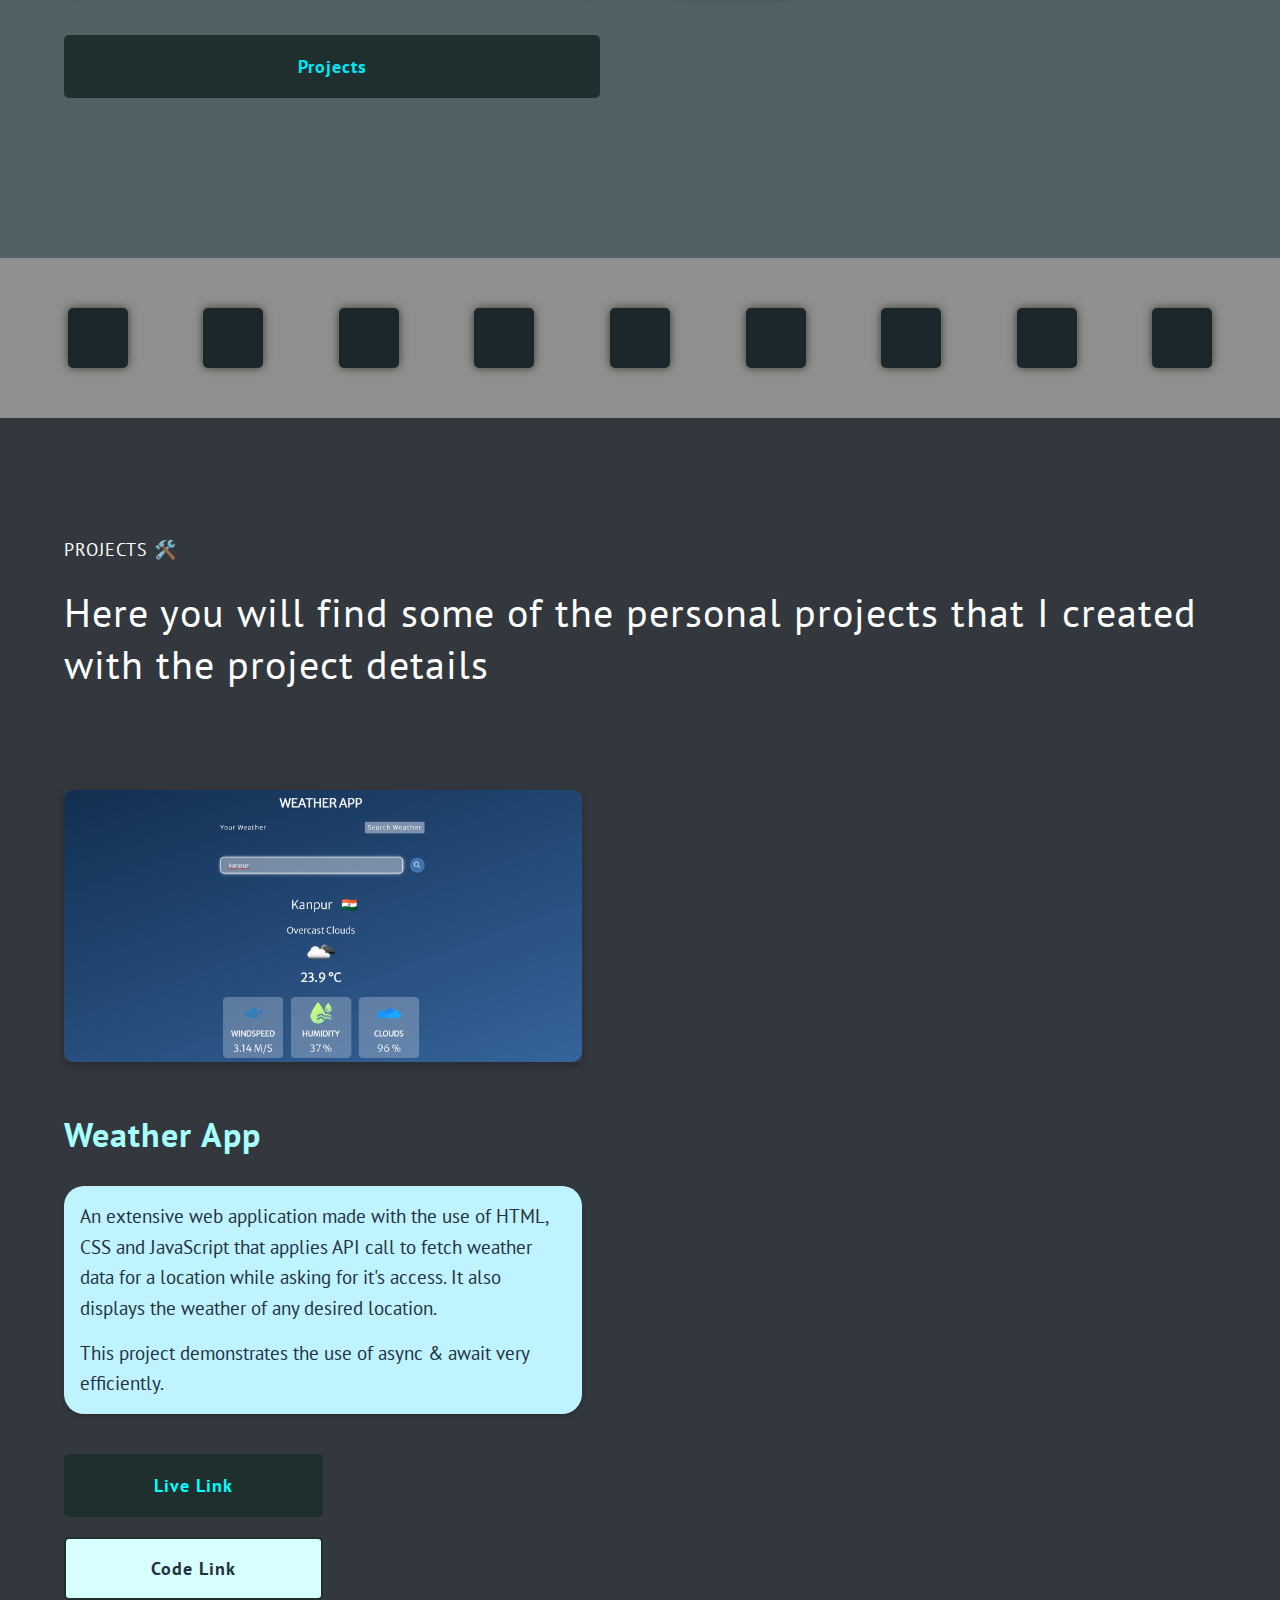
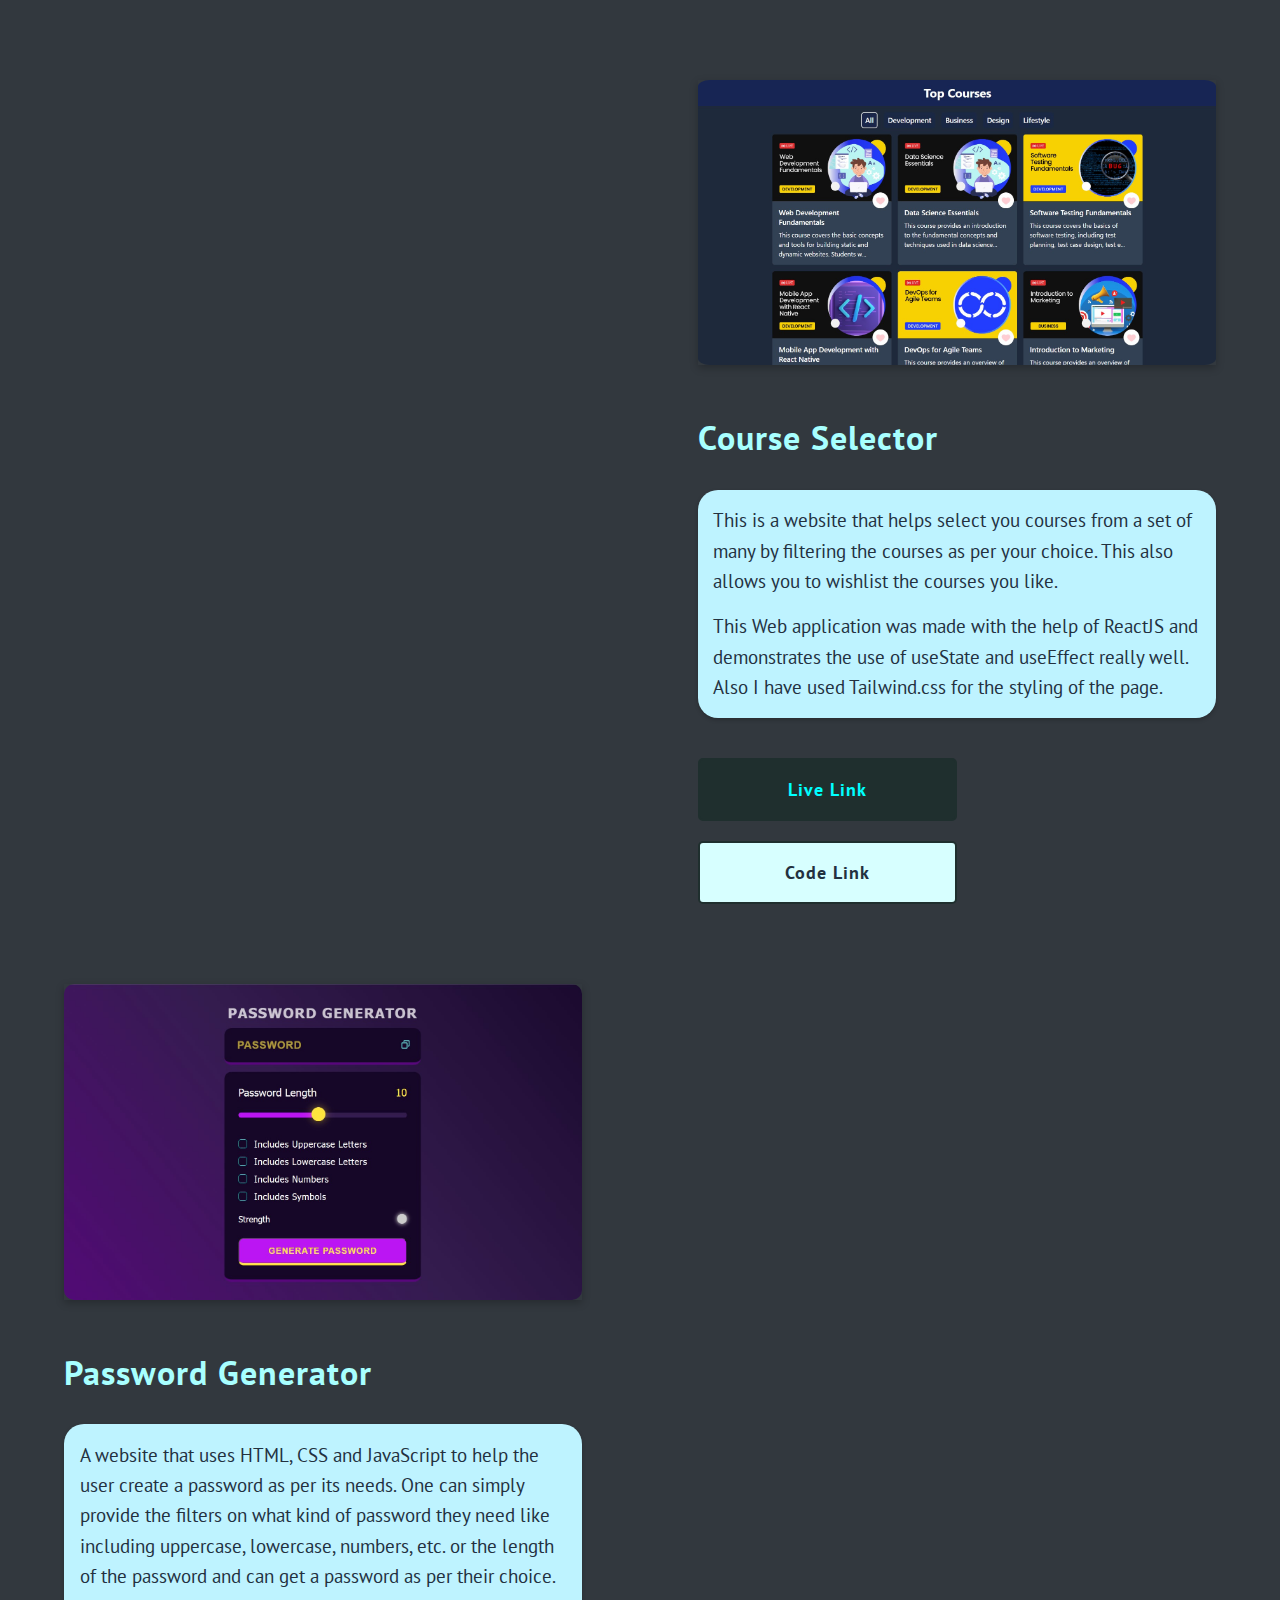
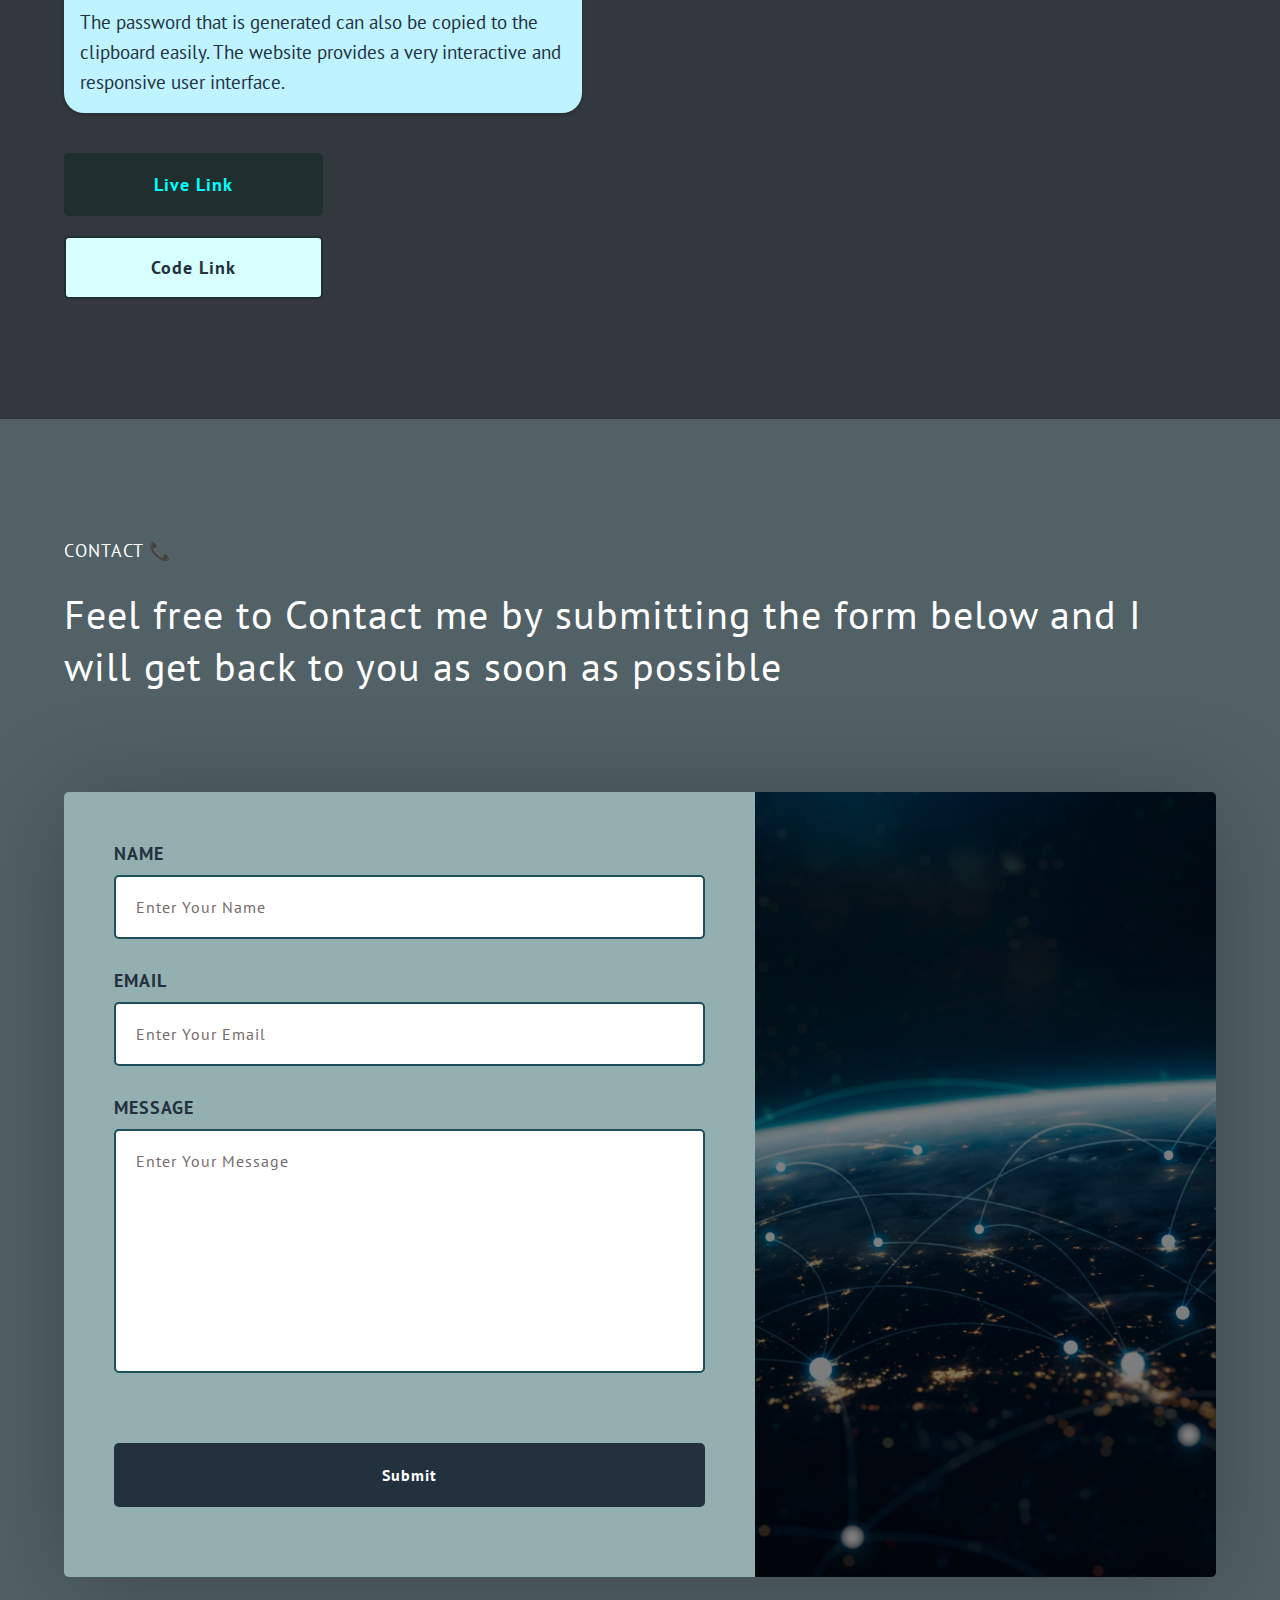
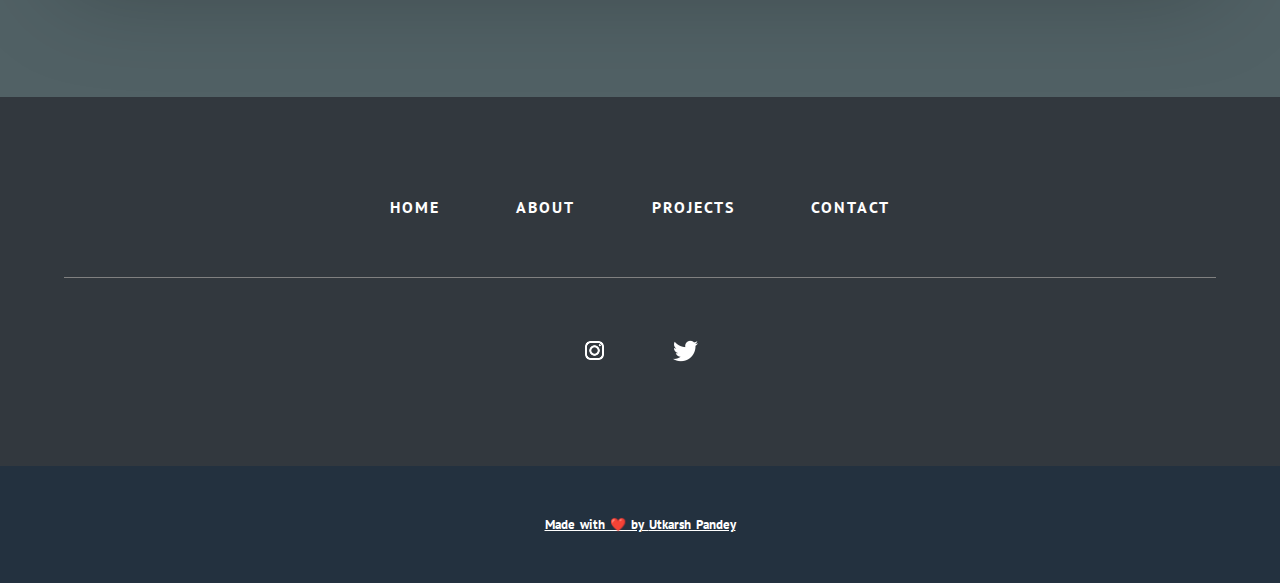
==== commit ede2af0e: "Update index.html" ====
--- a/index.html
+++ b/index.html
@@ -60,7 +60,7 @@
         </li>
       </ul>
     </div>
-    <a href="https://drive.google.com/file/d/1VJ8uNb0TcZitIbut7UB2JbIUk8fJuQ7G/view?usp=sharing"><button class="btn btn-theme btn-sm">Download Resume</button></a>
+    <a href="https://drive.google.com/file/d/1KA7b21jPjwUCe7XZUs6HR0Y64XF1hYRo/view?usp=sharing"><button class="btn btn-theme btn-sm">Download Resume</button></a>
   </header>
 
 
@@ -351,4 +351,4 @@
   <script src="./script.js"></script>
 </body>
 
-</html>+</html>
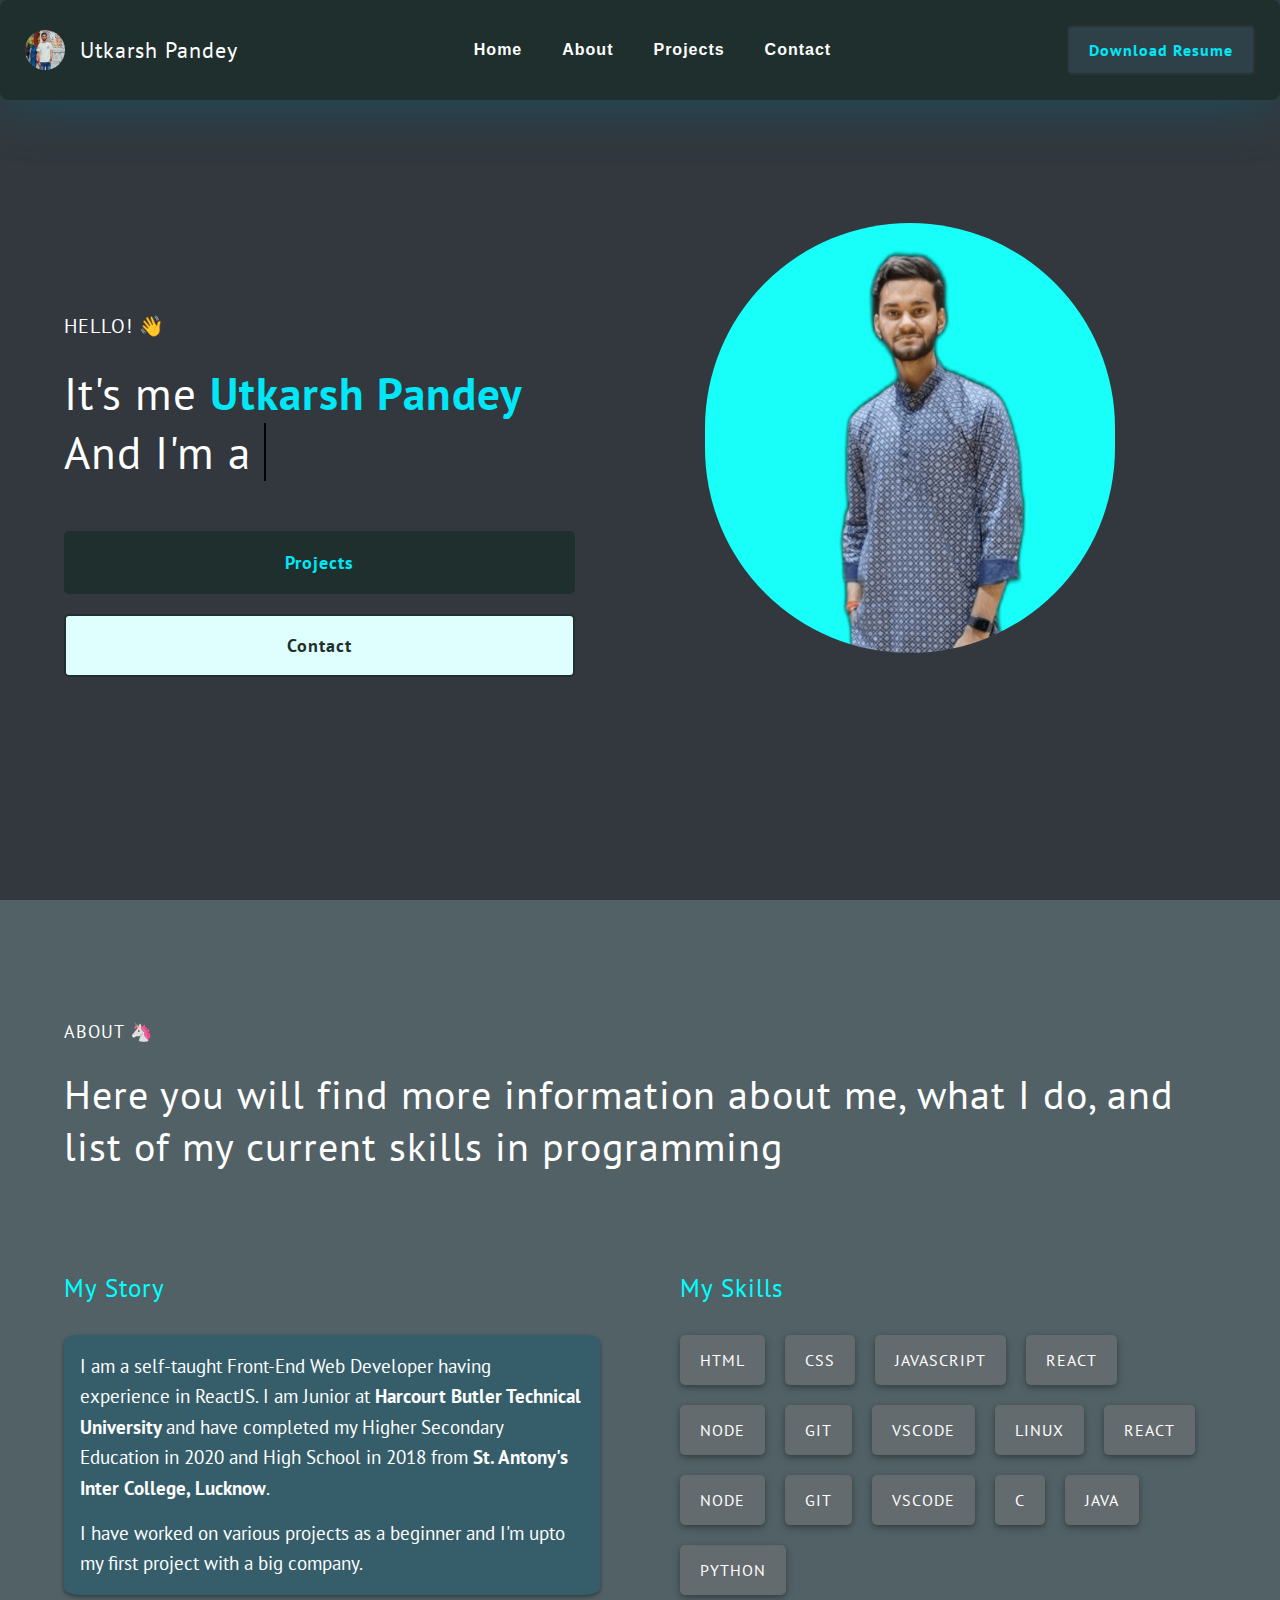
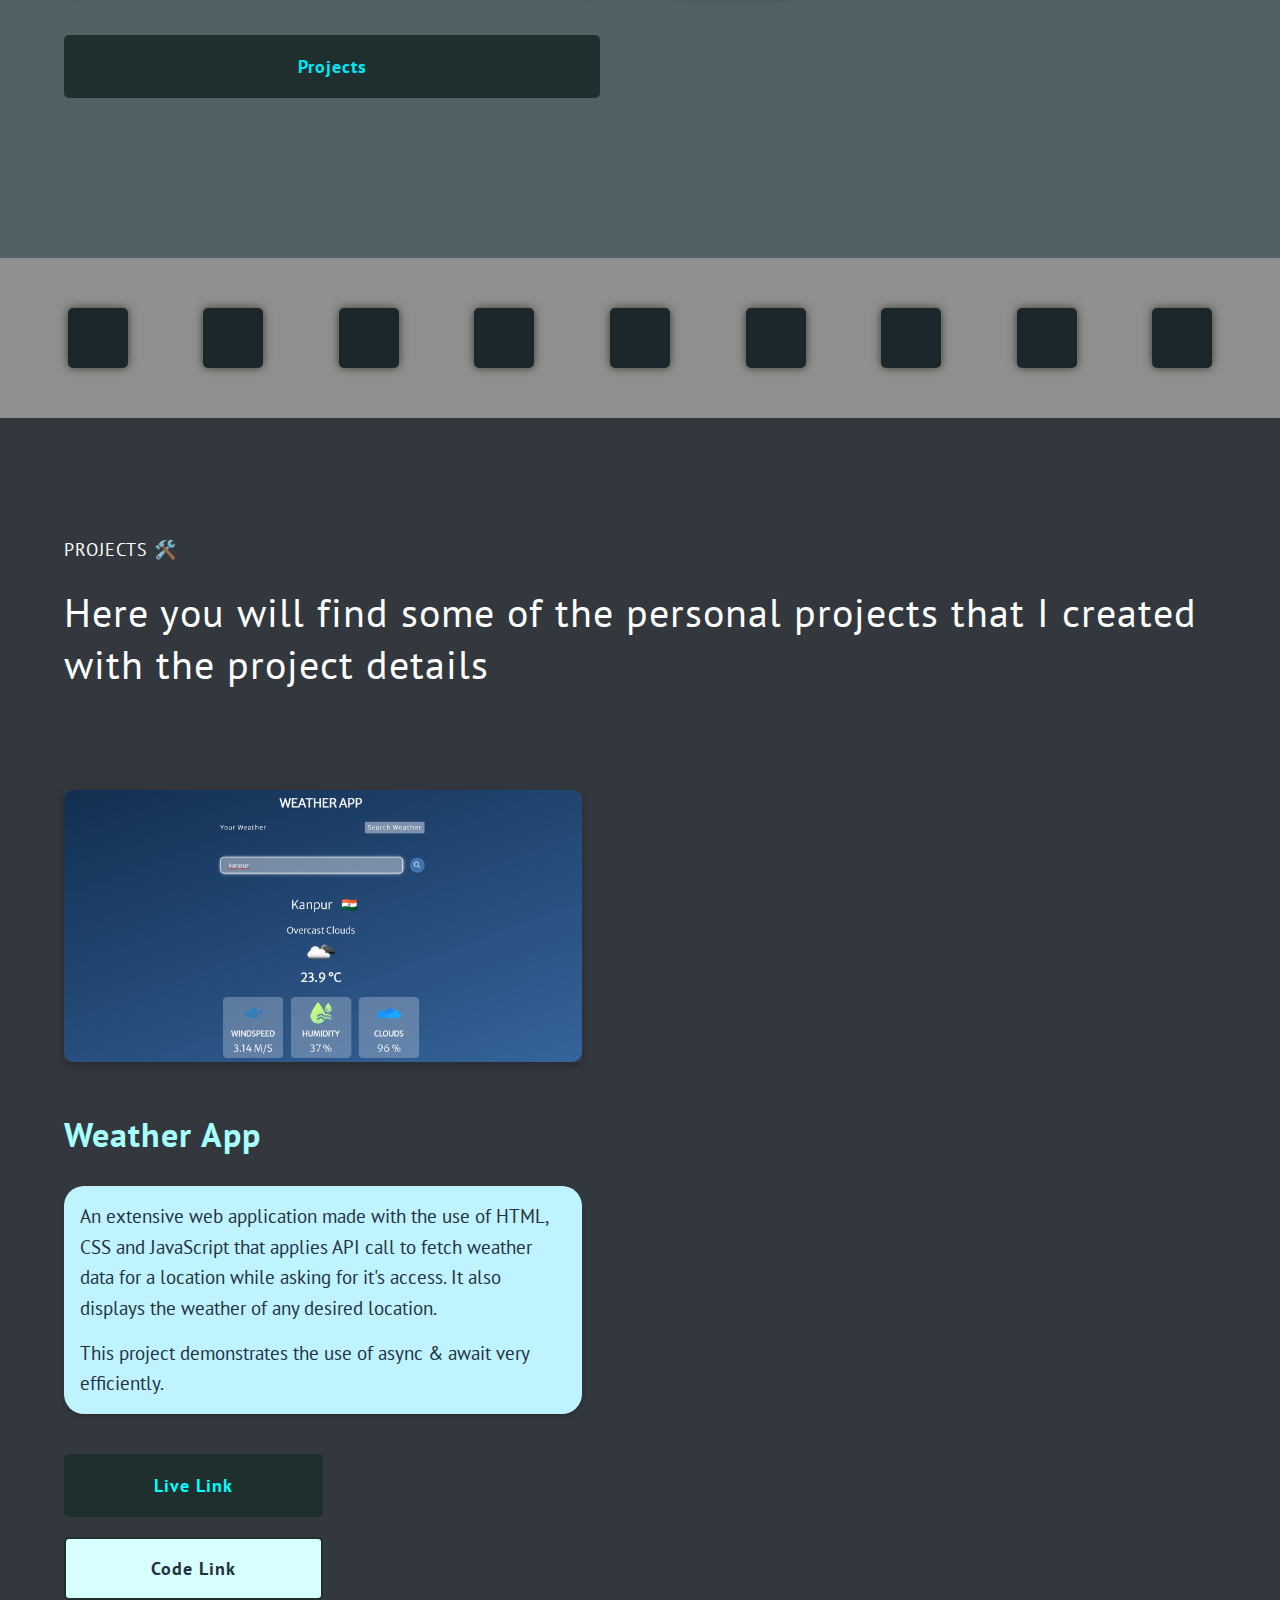
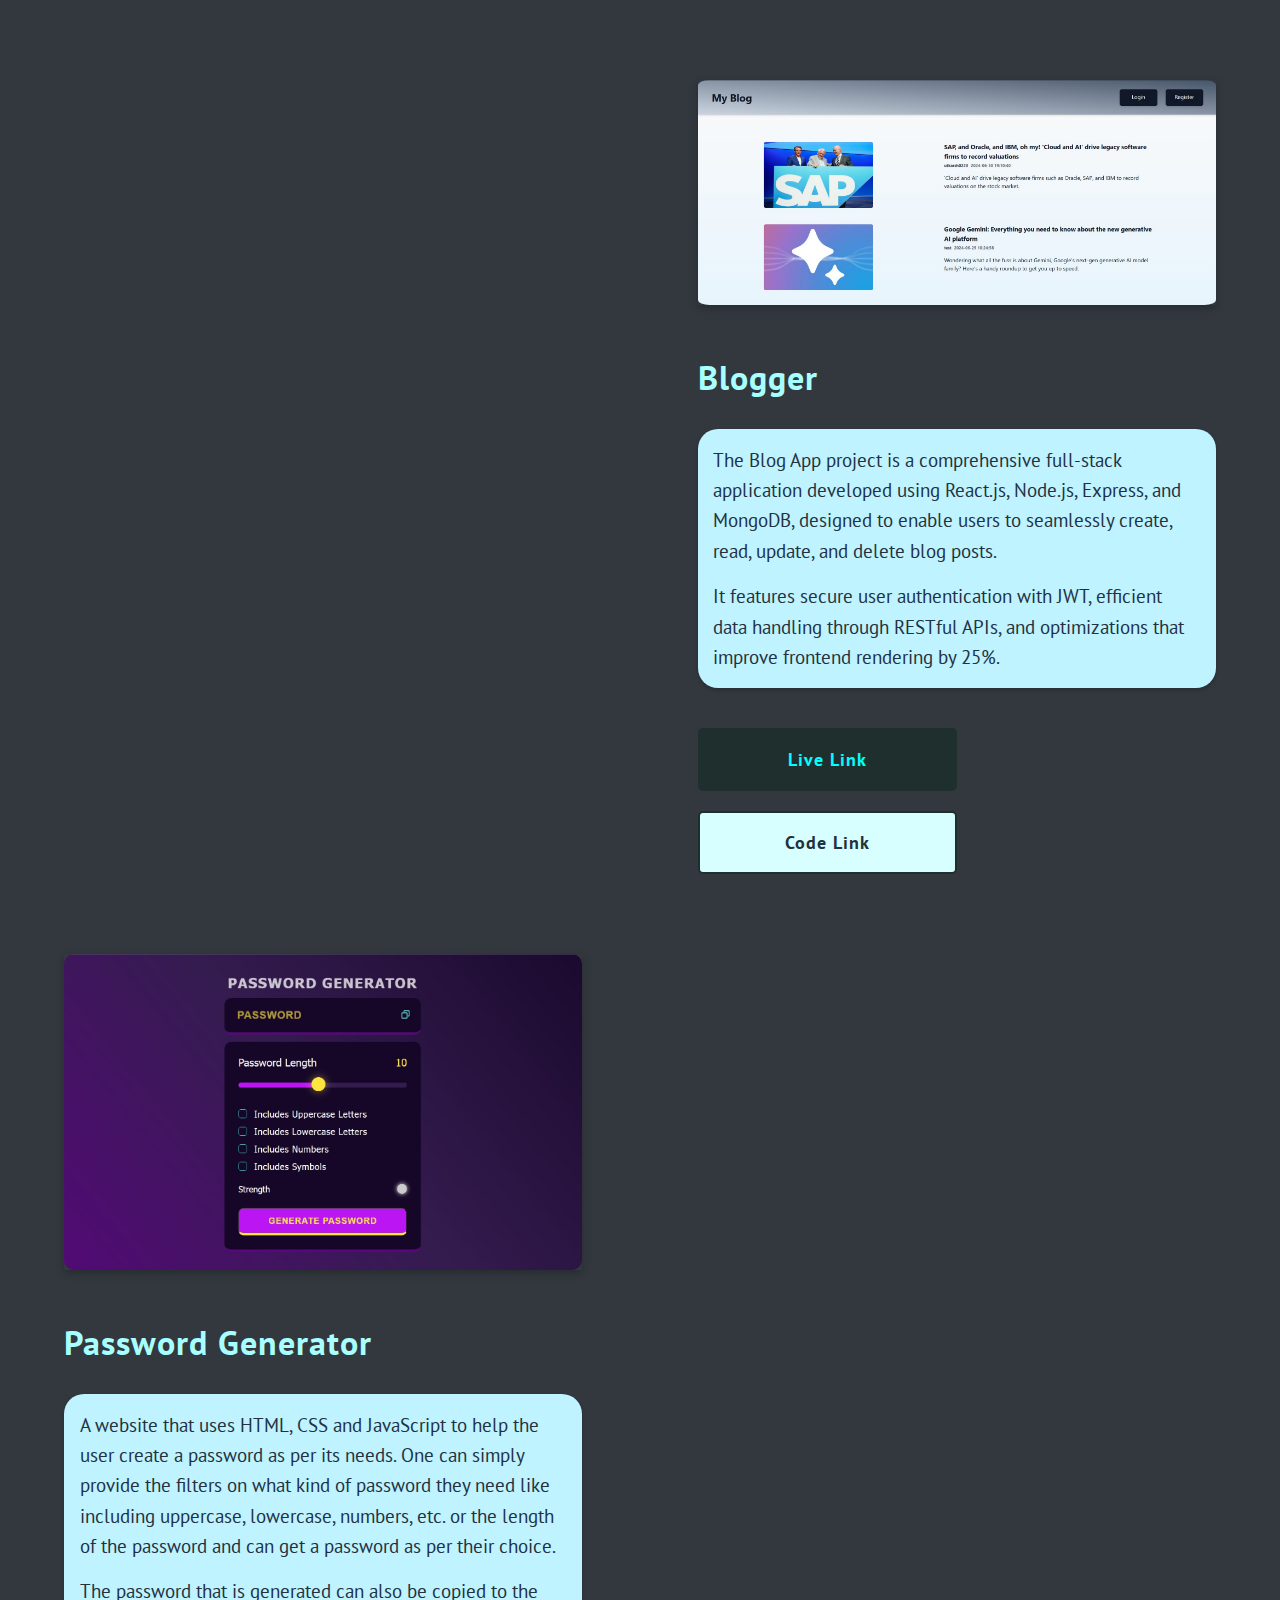
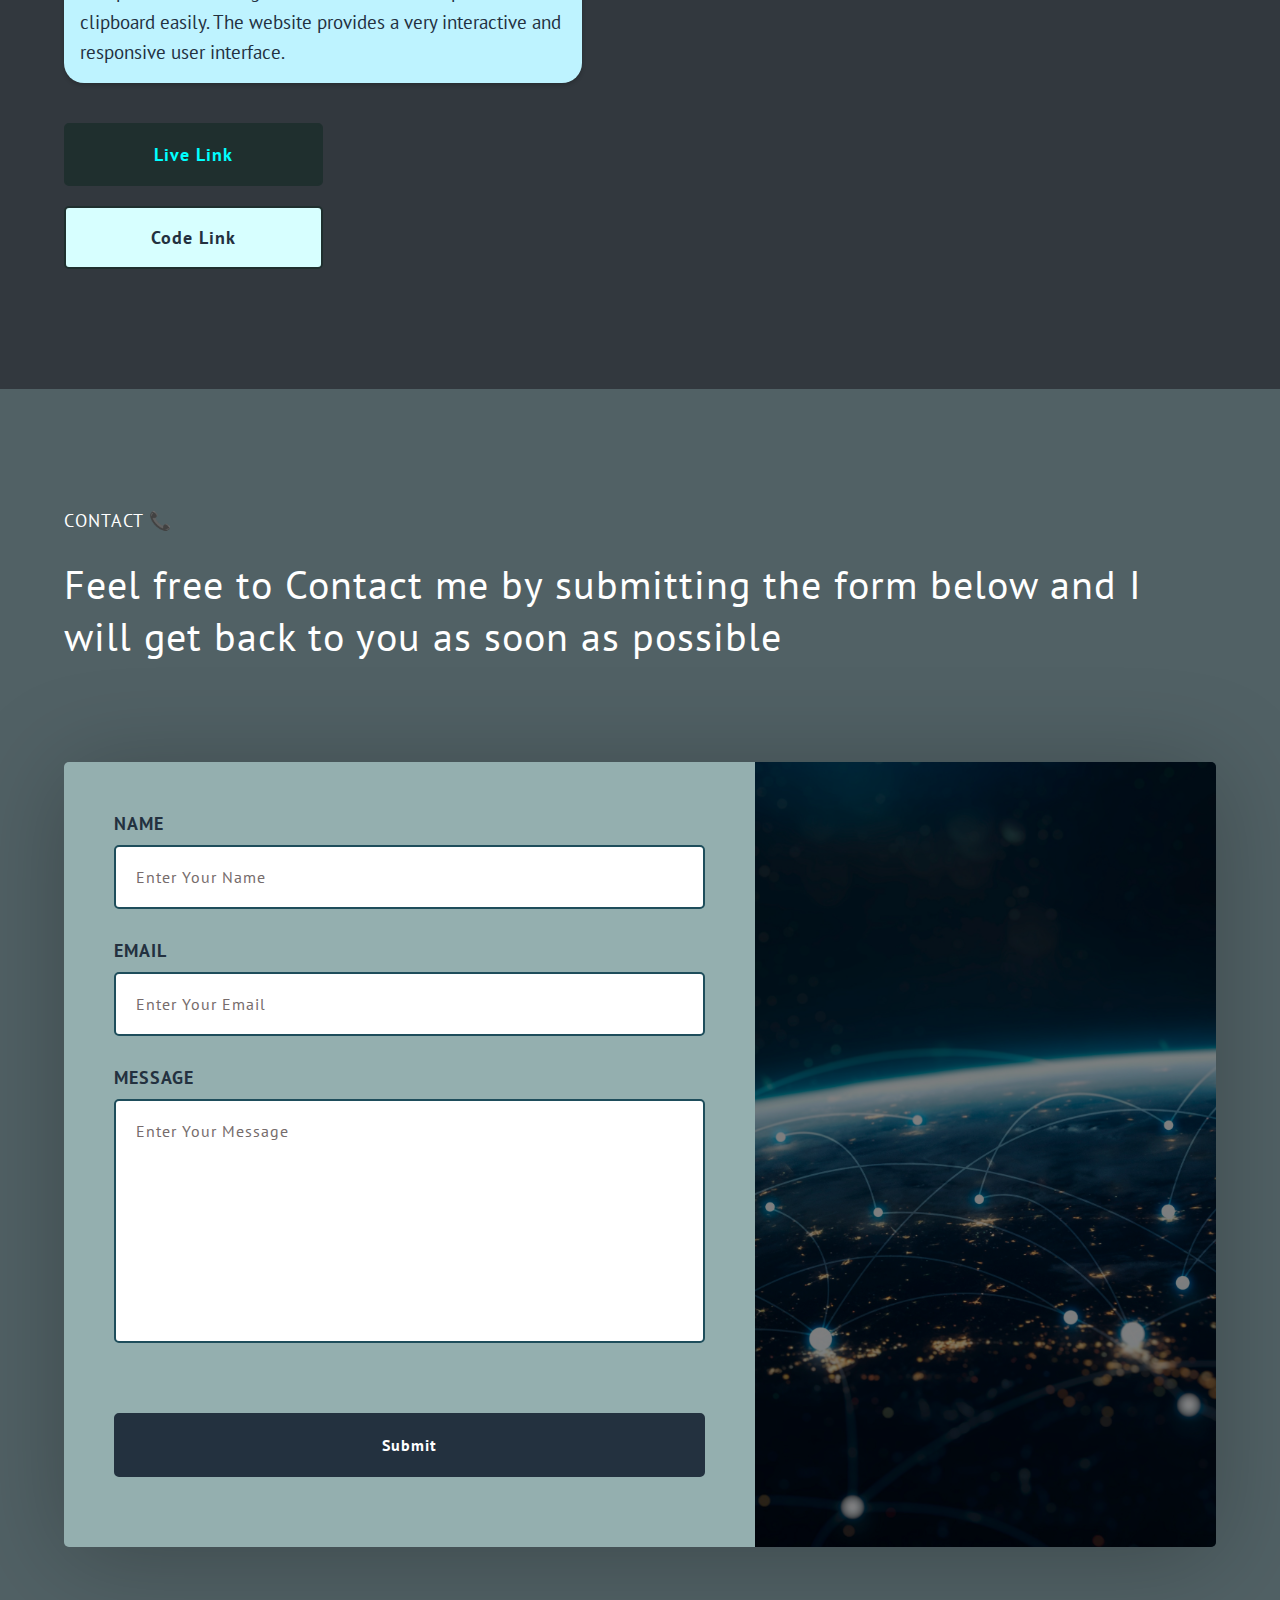
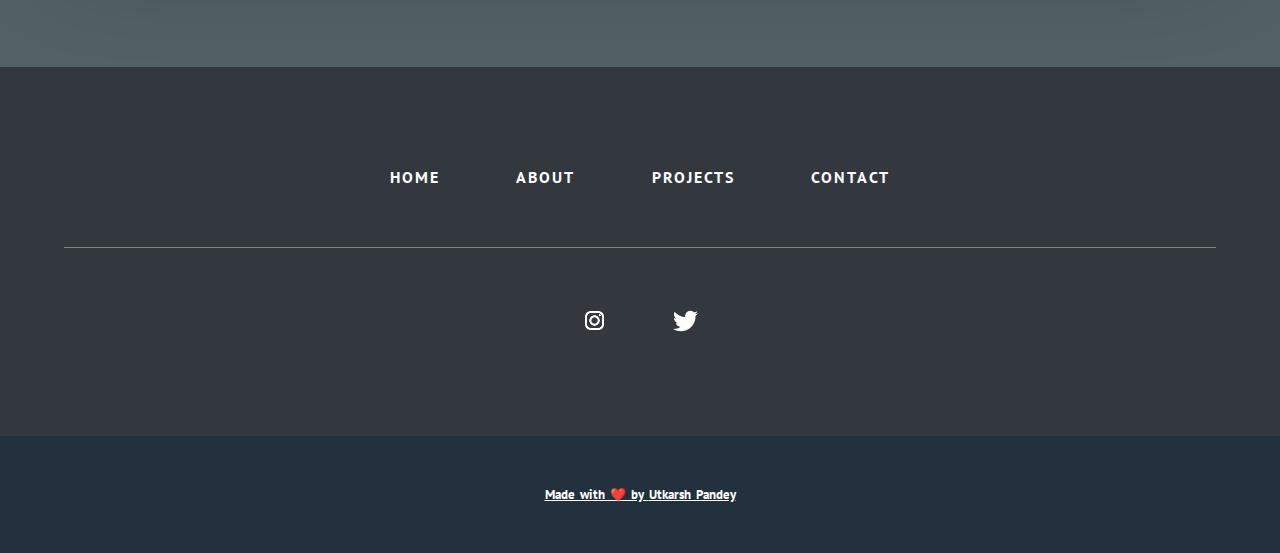
==== commit 33662ea1: "Update index.html" ====
--- a/index.html
+++ b/index.html
@@ -60,7 +60,7 @@
         </li>
       </ul>
     </div>
-    <a href="https://drive.google.com/file/d/1KA7b21jPjwUCe7XZUs6HR0Y64XF1hYRo/view?usp=sharing"><button class="btn btn-theme btn-sm">Download Resume</button></a>
+    <a href="https://drive.google.com/file/d/12CSksqgXjlWijOdh49ljo-wEFGZWeL3f/view?usp=sharing"><button class="btn btn-theme btn-sm">Download Resume</button></a>
   </header>
 
 
@@ -216,24 +216,24 @@
             </div>
             <div class="projects__list-item-details">
               <div class="projects__list-item-img-cont">
-                <img src="./assets/course-selector.jpg" alt="Project Image" class="projects__list-item-img1" />
+                <img src="./assets/Blog.jpg" alt="Project Image" class="projects__list-item-img1" />
               </div>
               <h3 class="heading-tertiary projects__list-item-heading-tertiary">
-                <strong>Course Selector</strong> 
+                <strong>Blogger</strong> 
               </h3>
 
               <p class="text-primary projects__list-item-text-primary">
                 <span>
-                  This is a website that helps select you courses from a set of many by filtering the courses as per your choice. This also allows you to wishlist the courses you like.
-                </span>
-                <span>
-                  This Web application was made with the help of ReactJS and demonstrates the use of useState and useEffect really well. Also I have used Tailwind.css for the styling of the page.
+                  The Blog App project is a comprehensive full-stack application developed using React.js, Node.js, Express, and MongoDB, designed to enable users to seamlessly create, read, update, and delete blog posts.
+                </span>
+                <span>
+                  It features secure user authentication with JWT, efficient data handling through RESTful APIs, and optimizations that improve frontend rendering by 25%.
                 </span>
               </p>
-              <a href="https://codeup23.github.io/course-selector/"><button class="btn btn-theme projects__btn-theme">
+              <a href="https://blog-app-chi-pearl.vercel.app/"><button class="btn btn-theme projects__btn-theme">
                 Live Link
               </button></a>
-              <a href="https://github.com/codeup23/course-selector"><button class="btn btn-inv projects__btn-inv" >Code Link</button></a>
+              <a href="https://github.com/codeup23/Blog-App"><button class="btn btn-inv projects__btn-inv" >Code Link</button></a>
             </div>
           </div>
           
